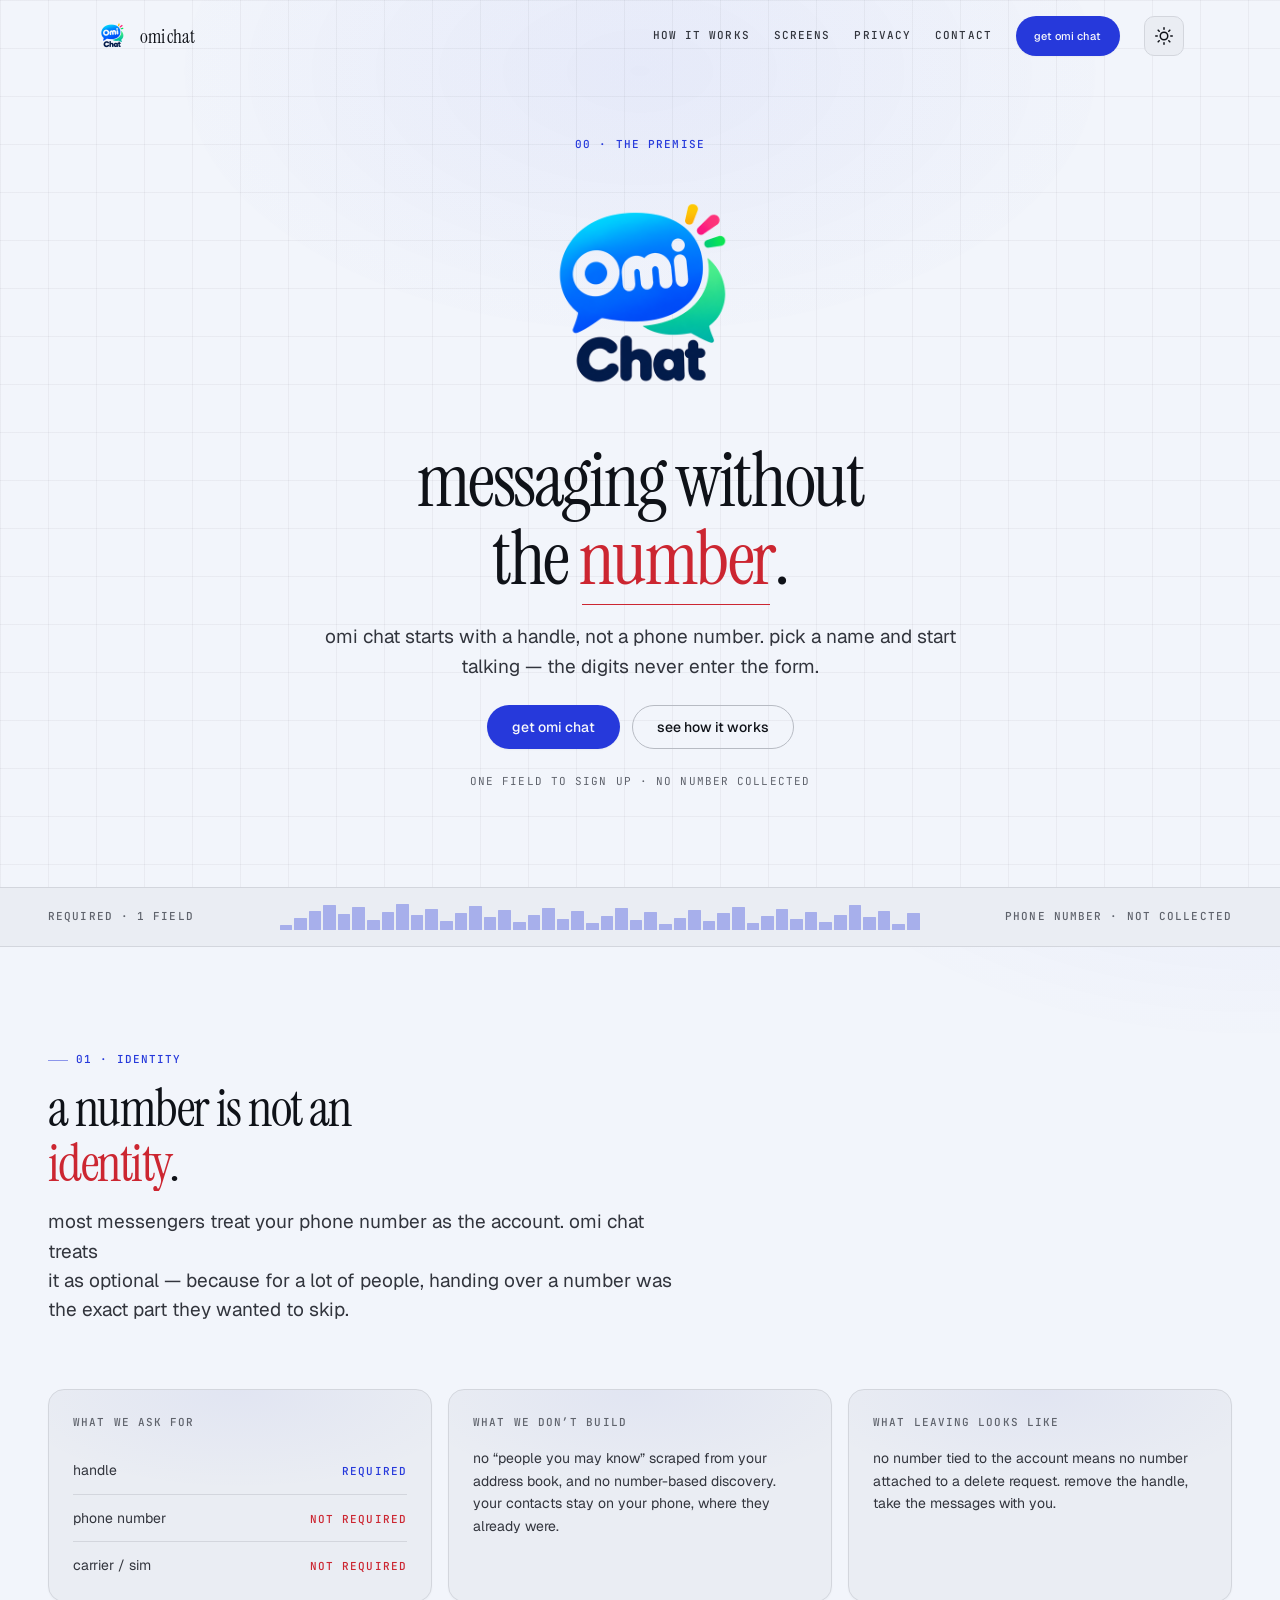
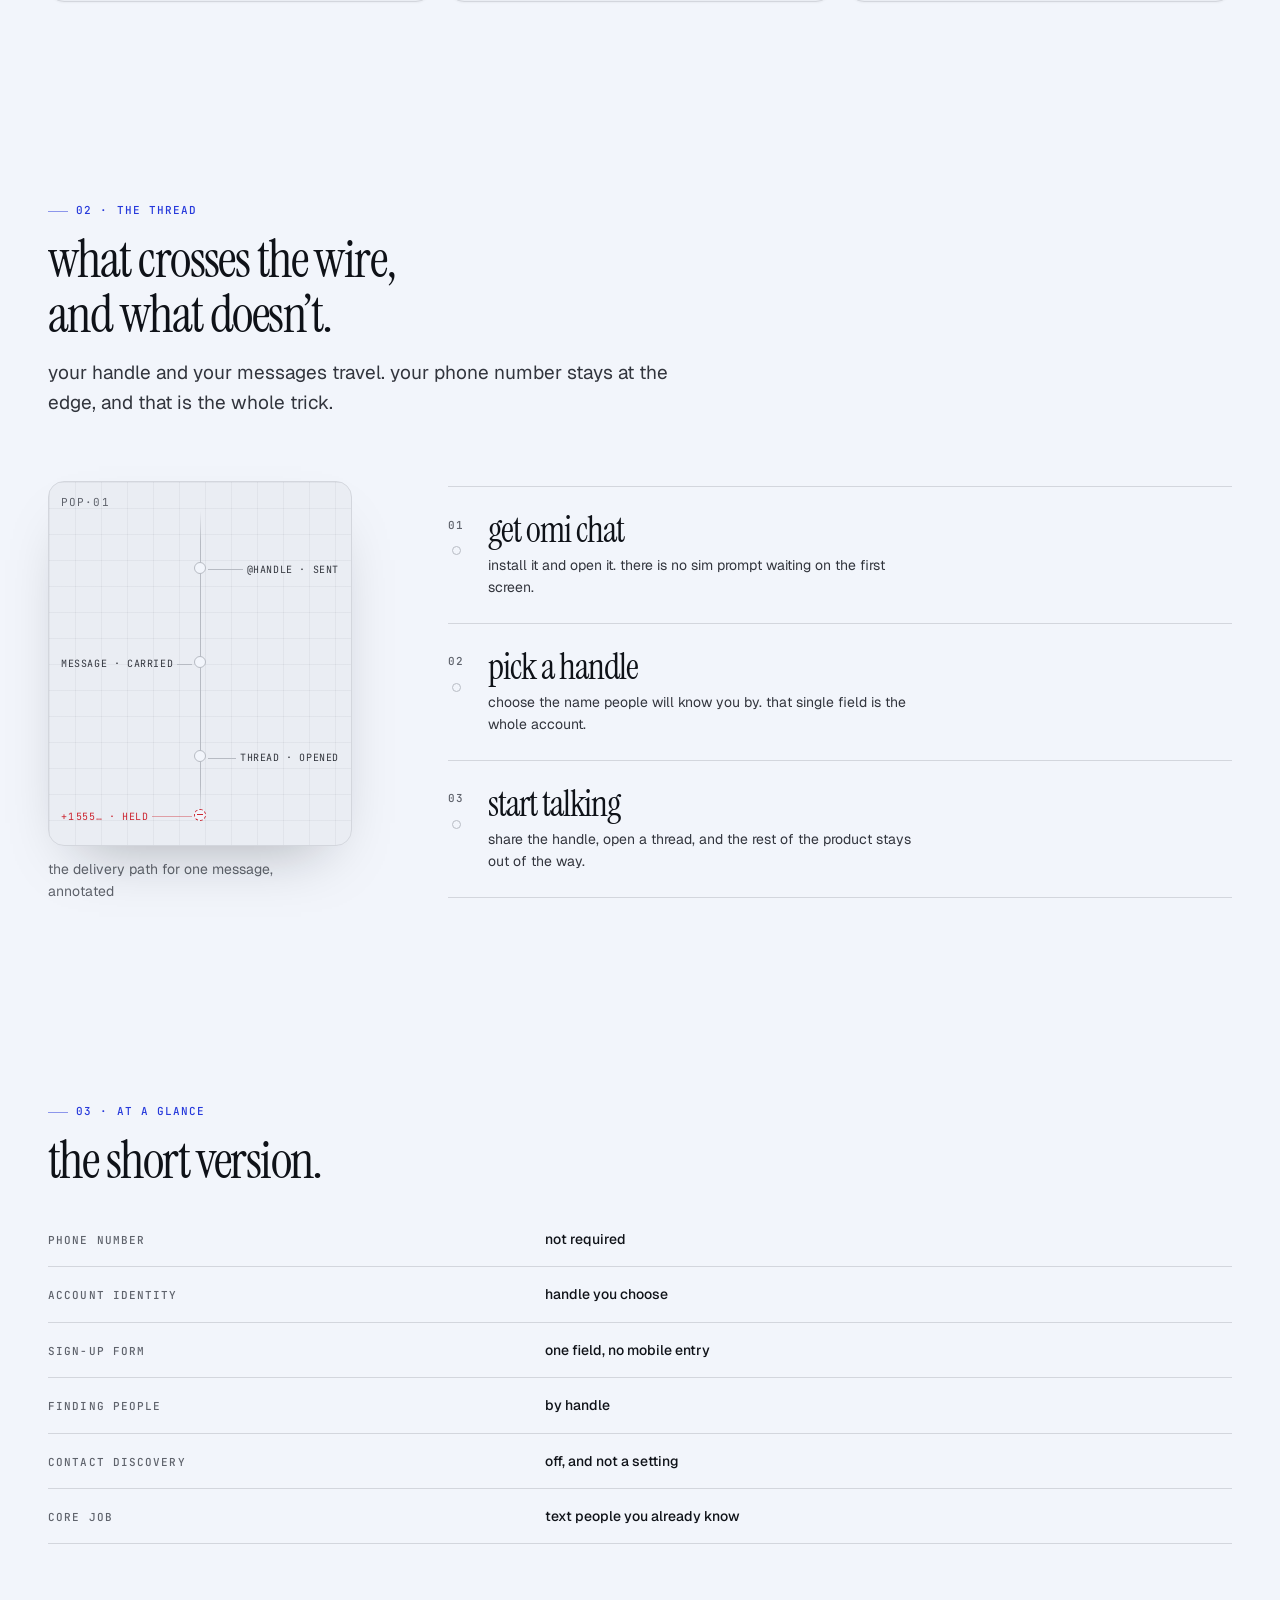
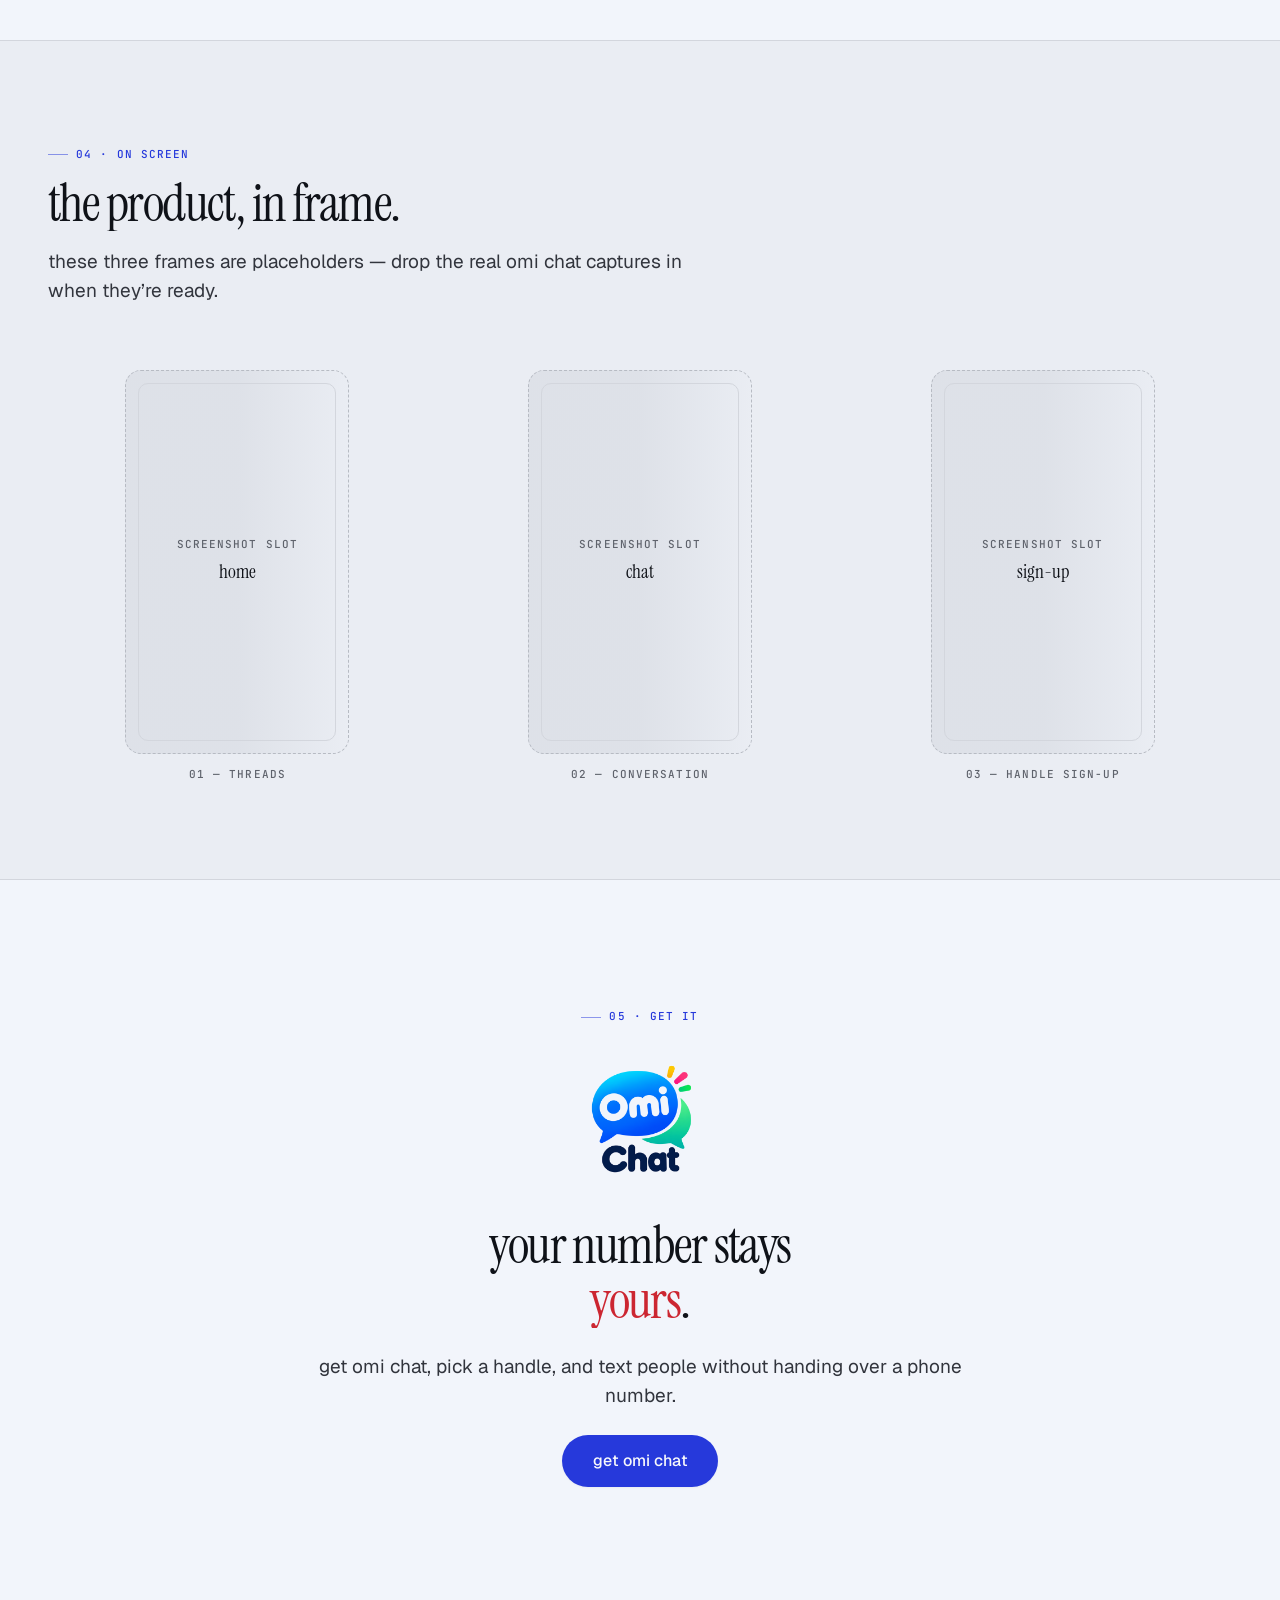
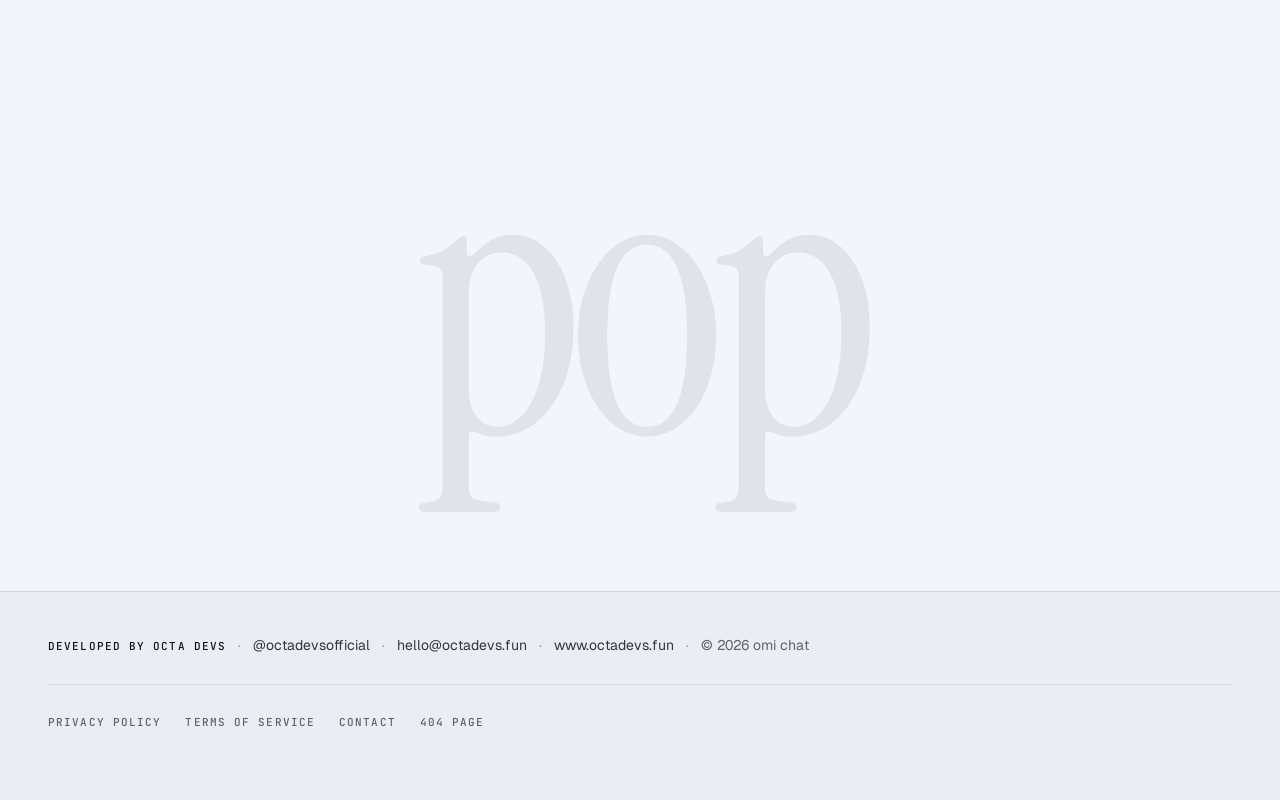
==== index.html @ 82b9970a "Rebrand to Omi Chat with new logo asset" ====
<!DOCTYPE html>
<html lang="en" class="no-js">
<head>
  <meta charset="UTF-8" />
  <meta name="viewport" content="width=device-width, initial-scale=1, viewport-fit=cover" />
  <title>Omi Chat — messaging without the number</title>
  <meta name="description" content="Omi Chat is messaging that starts with a handle, not a phone number. Pick a name. Start talking." />
  <meta name="theme-color" content="#f7f7f9" />
  <link rel="icon" type="image/svg+xml" href="data:image/svg+xml,%3Csvg xmlns='http://www.w3.org/2000/svg' viewBox='0 0 32 32'%3E%3Ccircle cx='16' cy='16' r='16' fill='%232D2D4A'/%3E%3Ctext x='50%25' y='55%25' dominant-baseline='middle' text-anchor='middle' font-family='system-ui, sans-serif' font-weight='700' font-size='15' fill='white'%3Eomi%3C/text%3E%3C/svg%3E" />
  <link rel="icon" type="image/png" href="omi-mark.png" sizes="32x32" />
  <link rel="apple-touch-icon" href="omi-mark.png" />
  <link rel="manifest" href="data:application/json,%7B%22name%22%3A%22Omi Chat%22%2C%22short_name%22%3A%22Omi Chat%22%2C%22icons%22%3A%5B%7B%22src%22%3A%22omi-mark.png%22%2C%22sizes%22%3A%22192x192%22%2C%22type%22%3A%22image/png%22%7D%5D%7D" />
  <link rel="preconnect" href="https://fonts.googleapis.com" />
  <link rel="preconnect" href="https://fonts.gstatic.com" crossorigin />
  <link href="https://fonts.googleapis.com/css2?family=Instrument+Serif:ital@0;1&family=Geist:wght@400;500;600&family=JetBrains+Mono:wght@400;500&display=swap" rel="stylesheet" />
  <link rel="stylesheet" href="styles.css" />
</head>
<body>
  <!-- Animated backgrounds -->
  <div class="bg-aurora" aria-hidden="true"></div>
  <div class="bg-orbs" aria-hidden="true"></div>
  <div class="bg-noise" aria-hidden="true"></div>

  <a class="skip-link" href="#main">Skip to content</a>

  <header class="nav" id="nav">
    <div class="nav__inner">
      <a class="nav__brand" href="index.html" aria-label="Omi Chat home">
        <img class="mark nav__mark" src="omi-mark.png" alt="" width="32" height="32" />
        <span class="wordmark">Omi Chat</span>
      </a>

      <nav class="nav__links" aria-label="Primary">
        <a class="nav__link" href="#how">how it works</a>
        <a class="nav__link" href="#screens">screens</a>
        <a class="nav__link" href="privacy.html">privacy</a>
        <a class="nav__link" href="contact.html">contact</a>
      </nav>

      <a class="btn btn--primary btn--sm" href="#get">get Omi Chat</a>

      <button class="btn btn--quiet btn--sm theme-toggle" id="themeToggle" type="button" aria-label="Switch to dark mode" title="Toggle theme">
        <svg class="theme-toggle__icon theme-toggle__icon--sun" width="18" height="18" viewBox="0 0 24 24" fill="none" stroke="currentColor" stroke-width="2" stroke-linecap="round" stroke-linejoin="round" aria-hidden="true"><circle cx="12" cy="12" r="5"/><path d="M12 1v2M12 21v2M4.22 4.22l1.42 1.42M18.36 18.36l1.42 1.42M1 12h2M21 12h2M4.22 19.78l1.42-1.42M18.36 5.64l1.42-1.42"/></svg>
        <svg class="theme-toggle__icon theme-toggle__icon--moon" width="18" height="18" viewBox="0 0 24 24" fill="none" stroke="currentColor" stroke-width="2" stroke-linecap="round" stroke-linejoin="round" aria-hidden="true"><path d="M21 12.79A9 9 0 1 1 11.21 3 7 7 0 0 0 21 12.79z"/></svg>
      </button>

      <button class="nav__toggle" id="navToggle" type="button" aria-expanded="false" aria-controls="sheet" aria-label="Open menu">
        <span class="nav__bars" aria-hidden="true"><i></i><i></i></span>
      </button>

      <span class="nav__progress" id="navProgress" aria-hidden="true"></span>
    </div>
  </header>

  <div class="sheet" id="sheet" hidden>
    <a class="sheet__link" href="#how">how it works</a>
    <a class="sheet__link" href="#screens">screens</a>
    <a class="sheet__link" href="privacy.html">privacy</a>
    <a class="sheet__link" href="terms.html">terms</a>
    <a class="sheet__link" href="contact.html">contact</a>
    <a class="btn btn--primary sheet__cta" href="#get">get Omi Chat</a>

    <button class="theme-toggle theme-toggle--sheet" id="themeToggleSheet" type="button" aria-label="Switch to dark mode" title="Toggle theme">
      <svg class="theme-toggle__icon theme-toggle__icon--sun" width="20" height="20" viewBox="0 0 24 24" fill="none" stroke="currentColor" stroke-width="2" stroke-linecap="round" stroke-linejoin="round" aria-hidden="true"><circle cx="12" cy="12" r="5"/><path d="M12 1v2M12 21v2M4.22 4.22l1.42 1.42M18.36 18.36l1.42 1.42M1 12h2M21 12h2M4.22 19.78l1.42-1.42M18.36 5.64l1.42-1.42"/></svg>
      <svg class="theme-toggle__icon theme-toggle__icon--moon" width="20" height="20" viewBox="0 0 24 24" fill="none" stroke="currentColor" stroke-width="2" stroke-linecap="round" stroke-linejoin="round" aria-hidden="true"><path d="M21 12.79A9 9 0 1 1 11.21 3 7 7 0 0 0 21 12.79z"/></svg>
      <span class="theme-toggle__label">Dark mode</span>
    </button>
  </div>

  <main id="main">
    <!-- Hero · centred brand mark -->
    <section class="hero">
      <div class="hero__inner reveal-parallax">
        <p class="eyebrow reveal-letters"><span class="letter">0</span><span class="letter">0</span> <span class="letter">·</span> <span class="letter">t</span><span class="letter">h</span><span class="letter">e</span> <span class="letter">p</span><span class="letter">r</span><span class="letter">e</span><span class="letter">m</span><span class="letter">i</span><span class="letter">s</span><span class="letter">e</span></p>

        <img class="mark hero__mark reveal-parallax float" src="omi-mark.png" alt="Omi Chat" width="320" height="320" />

        <h1 class="hero__title reveal-blur">messaging without the&nbsp;<em>number</em>.</h1>

        <p class="hero__lede reveal-parallax">
          Omi Chat starts with a handle, not a phone number. pick a name and
          start talking — the digits never enter the form.
        </p>

        <div class="hero__actions reveal-stack">
          <a class="btn btn--primary magnetic" href="#get">get Omi Chat</a>
          <a class="btn btn--quiet magnetic" href="#how">see how it works</a>
        </div>

        <p class="hero__note reveal-parallax">one field to sign up · no number collected</p>
      </div>
    </section>

    <!-- Meter strip -->
    <aside class="meter" aria-label="Account surface readout">
      <p class="meter__label">required · 1 field</p>
      <div class="meter__bars" aria-hidden="true">
        <span style="--h: 18%"></span><span style="--h: 44%"></span><span style="--h: 72%"></span>
        <span style="--h: 96%"></span><span style="--h: 60%"></span><span style="--h: 86%"></span>
        <span style="--h: 38%"></span><span style="--h: 68%"></span><span style="--h: 100%"></span>
        <span style="--h: 56%"></span><span style="--h: 80%"></span><span style="--h: 32%"></span>
        <span style="--h: 64%"></span><span style="--h: 92%"></span><span style="--h: 48%"></span>
        <span style="--h: 76%"></span><span style="--h: 28%"></span><span style="--h: 58%"></span>
        <span style="--h: 84%"></span><span style="--h: 42%"></span><span style="--h: 70%"></span>
        <span style="--h: 24%"></span><span style="--h: 52%"></span><span style="--h: 82%"></span>
        <span style="--h: 36%"></span><span style="--h: 66%"></span><span style="--h: 20%"></span>
        <span style="--h: 46%"></span><span style="--h: 74%"></span><span style="--h: 34%"></span>
        <span style="--h: 62%"></span><span style="--h: 88%"></span><span style="--h: 26%"></span>
        <span style="--h: 54%"></span><span style="--h: 78%"></span><span style="--h: 40%"></span>
        <span style="--h: 68%"></span><span style="--h: 30%"></span><span style="--h: 58%"></span>
        <span style="--h: 94%"></span><span style="--h: 50%"></span><span style="--h: 72%"></span>
        <span style="--h: 22%"></span><span style="--h: 64%"></span>
      </div>
      <p class="meter__label">phone number · not collected</p>
    </aside>

    <!-- 01 · identity · cards -->
    <section class="identity reveal-slide-left" id="identity">
      <div class="identity__inner reveal-group">
        <div class="section__head">
          <p class="eyebrow">01 · identity</p>
          <h2 class="section__title reveal-lines"><span class="line">a number is not an</span> <span class="line"><em>identity</em>.</span></h2>
          <p class="section__lede reveal-lines"><span class="line">most messengers treat your phone number as the account. Omi Chat treats</span> <span class="line">it as optional — because for a lot of people, handing over a number was</span> <span class="line">the exact part they wanted to skip.</span></p>
        </div>

        <div class="cards reveal-group">
          <article class="card reveal-scale card-3d" style="--i: 0">
            <p class="card__label">what we ask for</p>
            <ul class="kv">
              <li><span>handle</span><span class="kv__val">required</span></li>
              <li><span>phone number</span><span class="kv__val kv__val--off">not required</span></li>
              <li><span>carrier / sim</span><span class="kv__val kv__val--off">not required</span></li>
            </ul>
          </article>

          <article class="card reveal-scale card-3d" style="--i: 1">
            <p class="card__label">what we don&rsquo;t build</p>
            <p class="card__body">
              no &ldquo;people you may know&rdquo; scraped from your address book, and
              no number-based discovery. your contacts stay on your phone, where
              they already were.
            </p>
          </article>

          <article class="card reveal-scale card-3d" style="--i: 2">
            <p class="card__label">what leaving looks like</p>
            <p class="card__body">
              no number tied to the account means no number attached to a delete
              request. remove the handle, take the messages with you.
            </p>
          </article>
        </div>
      </div>
    </section>

    <!-- 02 · thread apparatus + stages -->
    <section class="thread reveal-slide-left" id="how">
      <div class="thread__inner reveal-group">
        <div class="section__head">
          <p class="eyebrow">02 · the thread</p>
          <h2 class="section__title reveal-lines"><span class="line">what crosses the wire,</span> <span class="line">and what doesn&rsquo;t.</span></h2>
          <p class="section__lede reveal-lines"><span class="line">your handle and your messages travel. your phone number stays at the</span> <span class="line">edge, and that is the whole trick.</span></p>
        </div>

        <div class="thread__layout reveal-group">
          <figure class="apparatus reveal-scale" id="apparatus">
            <div class="thread-frame pulse-glow">
              <span class="thread-frame__spine" aria-hidden="true"></span>
              <span class="pulse" aria-hidden="true"></span>
              <span class="pulse--rest" aria-hidden="true"></span>

              <span class="node node--a" aria-hidden="true"></span>
              <span class="node node--b" aria-hidden="true"></span>
              <span class="node node--c" aria-hidden="true"></span>
              <span class="node node--blocked" aria-hidden="true"><span class="node__bar"></span></span>

              <ul class="callouts" role="list">
                <li class="callout callout--right" style="--y: 22%"><span class="callout__text">@handle &middot; sent</span><span class="callout__line" aria-hidden="true"></span></li>
                <li class="callout callout--left" style="--y: 48%"><span class="callout__text">message &middot; carried</span><span class="callout__line" aria-hidden="true"></span></li>
                <li class="callout callout--right" style="--y: 74%"><span class="callout__text">thread &middot; opened</span><span class="callout__line" aria-hidden="true"></span></li>
                <li class="callout callout--left callout--hold" style="--y: 90%"><span class="callout__text">+1&hairsp;555&hellip; &middot; held</span><span class="callout__line" aria-hidden="true"></span></li>
              </ul>

              <span class="thread-frame__stencil" aria-hidden="true">pop&middot;01</span>
            </div>
            <figcaption class="apparatus__cap">
              the delivery path for one message, annotated
            </figcaption>
          </figure>

          <ol class="stage-list reveal-group" id="stageList">
            <li class="stage" data-stage>
              <div class="stage__rail">
                <span class="stage__num">01</span>
                <span class="stage__mark" aria-hidden="true"></span>
              </div>
              <div class="stage__body">
                <h3 class="stage__title">get Omi Chat</h3>
                <p class="stage__text">
                  install it and open it. there is no sim prompt waiting on the
                  first screen.
                </p>
              </div>
            </li>
            <li class="stage" data-stage>
              <div class="stage__rail">
                <span class="stage__num">02</span>
                <span class="stage__mark" aria-hidden="true"></span>
              </div>
              <div class="stage__body">
                <h3 class="stage__title">pick a handle</h3>
                <p class="stage__text">
                  choose the name people will know you by. that single field is the
                  whole account.
                </p>
              </div>
            </li>
            <li class="stage" data-stage>
              <div class="stage__rail">
                <span class="stage__num">03</span>
                <span class="stage__mark" aria-hidden="true"></span>
              </div>
              <div class="stage__body">
                <h3 class="stage__title">start talking</h3>
                <p class="stage__text">
                  share the handle, open a thread, and the rest of the product stays
                  out of the way.
                </p>
              </div>
            </li>
          </ol>
        </div>
      </div>
    </section>

    <!-- 03 · at a glance -->
    <section class="glance reveal-slide-right" id="glance">
      <div class="glance__inner reveal-group">
        <div class="section__head">
          <p class="eyebrow">03 · at a glance</p>
          <h2 class="section__title reveal-lines"><span class="line">the short version.</span></h2>
        </div>

        <table class="spec reveal-scale">
          <caption class="visually-hidden">Omi Chat at a glance</caption>
          <tbody>
            <tr><th scope="row">phone number</th><td>not required</td></tr>
            <tr><th scope="row">account identity</th><td>handle you choose</td></tr>
            <tr><th scope="row">sign-up form</th><td>one field, no mobile entry</td></tr>
            <tr><th scope="row">finding people</th><td>by handle</td></tr>
            <tr><th scope="row">contact discovery</th><td>off, and not a setting</td></tr>
            <tr><th scope="row">core job</th><td>text people you already know</td></tr>
          </tbody>
        </table>
      </div>
    </section>

    <!-- 04 · screenshot slots -->
    <section class="shots reveal-slide-left" id="screens">
      <div class="shots__inner reveal-group">
        <div class="section__head shots__head">
          <p class="eyebrow">04 · on screen</p>
          <h2 class="section__title reveal-lines"><span class="line">the product, in frame.</span></h2>
          <p class="section__lede reveal-lines"><span class="line">these three frames are placeholders — drop the real Omi Chat captures in</span> <span class="line">when they&rsquo;re ready.</span></p>
        </div>

        <div class="shots__grid reveal-group">
          <figure class="shot reveal-rotate" style="--i: 0">
            <div class="shot__frame shimmer">
              <span class="shot__hint">screenshot slot</span>
              <span class="shot__hint-sub">home</span>
            </div>
            <figcaption class="shot__cap">01 — threads</figcaption>
          </figure>
          <figure class="shot reveal-rotate" style="--i: 1">
            <div class="shot__frame shimmer">
              <span class="shot__hint">screenshot slot</span>
              <span class="shot__hint-sub">chat</span>
            </div>
            <figcaption class="shot__cap">02 — conversation</figcaption>
          </figure>
          <figure class="shot reveal-rotate" style="--i: 2">
            <div class="shot__frame shimmer">
              <span class="shot__hint">screenshot slot</span>
              <span class="shot__hint-sub">sign-up</span>
            </div>
            <figcaption class="shot__cap">03 — handle sign-up</figcaption>
          </figure>
        </div>
      </div>
    </section>

    <!-- 05 · close -->
    <section class="close reveal-parallax" id="get">
      <div class="close__inner reveal-group">
        <p class="eyebrow">05 · get it</p>
        <img class="mark close__mark reveal-scale float-slow" src="omi-mark.png" alt="Omi Chat" width="224" height="224" />
        <h2 class="close__title reveal-lines"><span class="line">your number stays</span> <span class="line"><em>yours</em>.</span></h2>
        <p class="close__lede reveal-lines"><span class="line">get Omi Chat, pick a handle, and text people without handing over a phone</span> <span class="line">number.</span></p>
        <div class="hero__actions reveal-scale">
          <a class="btn btn--primary btn--lg magnetic" href="https://www.octadevs.fun" rel="noopener noreferrer">get Omi Chat</a>
        </div>
      </div>
    </section>

  <!-- Big POP brand mark -->
  <div class="brand-mark" aria-hidden="true">
    <span class="brand-mark__text">pop</span>
  </div>

  </main>

  <footer class="foot">
    <div class="foot__inner">
      <p class="foot__line">
        <span class="foot__dev">developed by octa devs</span>
        <span class="foot__sep" aria-hidden="true">&middot;</span>
        <a class="foot__link" href="https://instagram.com/octadevsofficial" rel="noopener noreferrer">@octadevsofficial</a>
        <span class="foot__sep" aria-hidden="true">&middot;</span>
        <a class="foot__link" href="mailto:hello@octadevs.fun">hello@octadevs.fun</a>
        <span class="foot__sep" aria-hidden="true">&middot;</span>
        <a class="foot__link" href="https://www.octadevs.fun" rel="noopener noreferrer">www.octadevs.fun</a>
        <span class="foot__sep" aria-hidden="true">&middot;</span>
        <span>&copy; 2026 Omi Chat</span>
      </p>

      <nav class="foot__legal" aria-label="Legal">
        <a href="privacy.html">privacy policy</a>
        <a href="terms.html">terms of service</a>
        <a href="contact.html">contact</a>
        <a href="404.html">404 page</a>
      </nav>
    </div>
  </footer>

  <script src="main.js"></script>
</body>
</html>
---- styles.css ----
/* Hallmark · pre-emit critique: P5 H5 E4 S5 R5 V5
 * Hallmark · genre: atmospheric · macrostructure: Marquee Hero (centred-logo variant)
 * theme: Lumen · drop: day (Day Foundry — cool bone canvas, deep indigo refracts)
 * enrichment: apparatus · thread indicator (hand-built CSS, one per page) + centred brand mark
 * nav: N5 Floating pill → replaced by edge bar w/ link row (subpages require real links)
 * footer: Ft4 Inline single line + legal link row
 * Day Foundry physics: NO perpetual motion. apparatus reveals once, then rests.
 */

/* ═══ Tokens · Lumen Day Foundry ═══════════════════════════ */
/* Light theme (default) */
:root,
[data-theme="light"] {
  --color-paper:        oklch(97% 0.008 265);
  --color-paper-2:      oklch(94.5% 0.009 265);
  --color-paper-3:      oklch(91% 0.010 265);
  --color-rule:         oklch(87.5% 0.010 265);
  --color-rule-2:       oklch(79% 0.012 265);
  --color-ink:          oklch(18% 0.014 265);
  --color-ink-2:        oklch(33% 0.014 265);
  --color-muted:        oklch(50% 0.014 265);
  --color-accent:       oklch(46% 0.24 268);
  --color-accent-2:     oklch(55% 0.20 24);
  --color-accent-ink:   oklch(98% 0.004 265);
  --color-glow:         oklch(58% 0.22 268 / 0.28);
  --color-glow-2:       oklch(58% 0.22 268 / 0.12);
  --color-paper-emit:   oklch(46% 0.24 268 / 0.03);
  --color-emit-card:    oklch(46% 0.24 268 / 0.045);
  --color-emit-card-hi: oklch(46% 0.24 268 / 0.10);
  --color-sheen:        oklch(100% 0 0 / 0.55);
  --rule-blueprint:     oklch(18% 0.014 265 / 0.045);
  --color-focus:        oklch(46% 0.24 268);

  /* Semantic aliases for easier theming */
  --bg-primary:   var(--color-paper);
  --bg-secondary: var(--color-paper-2);
  --bg-tertiary:  var(--color-paper-3);
  --border-subtle: var(--color-rule);
  --border-strong: var(--color-rule-2);
  --text-primary: var(--color-ink);
  --text-secondary: var(--color-ink-2);
  --text-muted: var(--color-muted);
  --accent-primary: var(--color-accent);
  --accent-secondary: var(--color-accent-2);
}

/* Dark theme */
[data-theme="dark"] {
  --color-paper:        oklch(12% 0.008 265);
  --color-paper-2:      oklch(15% 0.009 265);
  --color-paper-3:      oklch(18% 0.010 265);
  --color-rule:         oklch(25% 0.010 265);
  --color-rule-2:       oklch(35% 0.012 265);
  --color-ink:          oklch(95% 0.004 265);
  --color-ink-2:        oklch(80% 0.010 265);
  --color-muted:        oklch(55% 0.014 265);
  --color-accent:       oklch(65% 0.22 268);
  --color-accent-2:     oklch(70% 0.18 24);
  --color-accent-ink:   oklch(12% 0.008 265);
  --color-glow:         oklch(65% 0.22 268 / 0.35);
  --color-glow-2:       oklch(65% 0.22 268 / 0.15);
  --color-paper-emit:   oklch(65% 0.22 268 / 0.05);
  --color-emit-card:    oklch(65% 0.22 268 / 0.07);
  --color-emit-card-hi: oklch(65% 0.22 268 / 0.14);
  --color-sheen:        oklch(100% 0 0 / 0.15);
  --rule-blueprint:     oklch(95% 0.004 265 / 0.04);
  --color-focus:        oklch(65% 0.22 268);

  --bg-primary:   var(--color-paper);
  --bg-secondary: var(--color-paper-2);
  --bg-tertiary:  var(--color-paper-3);
  --border-subtle: var(--color-rule);
  --border-strong: var(--color-rule-2);
  --text-primary: var(--color-ink);
  --text-secondary: var(--color-ink-2);
  --text-muted: var(--color-muted);
  --accent-primary: var(--color-accent);
  --accent-secondary: var(--color-accent-2);
}

/* Theme transition */
*,
*::before,
*::after {
  transition:
    background-color var(--dur-mid) var(--ease-out),
    border-color var(--dur-mid) var(--ease-out),
    color var(--dur-mid) var(--ease-out),
    box-shadow var(--dur-mid) var(--ease-out);
}

/* Disable transitions during theme switch to prevent flash */
[data-theme-transitioning] *,
[data-theme-transitioning] *::before,
[data-theme-transitioning] *::after {
  transition-duration: 0ms !important;
}

/* ═══ Shared tokens (not theme-specific) ════════════════════════ */
:root {
  --font-display: "Instrument Serif", "Tiempos Headline", ui-serif, Georgia, serif;
  --font-body:    "Geist", ui-sans-serif, system-ui, sans-serif;
  --font-mono:    "JetBrains Mono", ui-monospace, monospace;

  --text-xs:   0.6875rem;
  --text-sm:   0.875rem;
  --text-base: 1rem;
  --text-md:   1.1875rem;
  --text-lg:   1.5rem;
  --text-xl:   1.9375rem;
  --text-display: clamp(2.5rem, 5.4vw + 0.5rem, 4.75rem);
  --text-title:   clamp(2rem, 3.6vw + 0.4rem, 3.25rem);
  --text-sub:     clamp(1.5rem, 2.4vw + 0.3rem, 2.25rem);

  --space-3xs: 0.125rem;
  --space-2xs: 0.25rem;
  --space-xs:  0.5rem;
  --space-sm:  0.75rem;
  --space-md:  1rem;
  --space-lg:  1.5rem;
  --space-xl:  2.5rem;
  --space-2xl: 4rem;
  --space-3xl: 6rem;
  --space-4xl: 8rem;

  --page-max: 74rem;
  --page-gutter: clamp(1.25rem, 4.5vw, 3rem);
  --banner-height: 4.5rem;
  --radius-card: 16px;
  --radius-btn: 999px;
  --tracking-micro: 0.10em;

  --ease-out:    cubic-bezier(0.16, 1, 0.3, 1);
  --ease-soft:   cubic-bezier(0.32, 0.08, 0.24, 1);
  --dur-micro:   120ms;
  --dur-short:   220ms;
  --dur-mid:     420ms;
  --dur-long:    680ms;

  --z-base: 1;
  --z-raised: 10;
  --z-sheet: 200;
  --z-nav: 300;
  --z-skip: 500;

  --shadow-card: 0 1px 2px oklch(18% 0.014 265 / 0.04);
  --shadow-lift: 0 18px 40px -24px oklch(18% 0.014 265 / 0.28);
  --shadow-pop:  0 28px 60px -30px oklch(18% 0.014 265 / 0.34);
}

/* ═══ Base · two registers: lowercase prose, UPPERCASE mono labels ═══ */
*, *::before, *::after { box-sizing: border-box; }

html {
  overflow-x: clip;
  scroll-behavior: smooth;
  scroll-padding-top: calc(var(--banner-height) + var(--space-lg));
  -webkit-text-size-adjust: 100%;
}

body {
  margin: 0;
  overflow-x: clip;
  background: var(--color-paper);
  color: var(--color-ink-2);
  font-family: var(--font-body);
  font-weight: 400;
  font-size: var(--text-base);
  line-height: 1.6;
  text-transform: lowercase;
  font-variant-numeric: tabular-nums;
  -webkit-font-smoothing: antialiased;
}

img { display: block; max-width: 100%; height: auto; }
a { color: inherit; text-decoration: none; }
button { font: inherit; color: inherit; background: none; border: 0; cursor: pointer; }
h1, h2, h3, h4, p, ul, ol, dl, dd, figure, table { margin: 0; }
ul, ol { padding: 0; list-style: none; }
table { border-collapse: collapse; width: 100%; }
em { font-style: normal; }
strong { font-weight: 600; color: var(--color-ink); }

:focus-visible { outline: 2px solid var(--color-focus); outline-offset: 3px; border-radius: 3px; }

.skip-link {
  position: absolute;
  left: var(--space-md);
  top: -120px;
  z-index: var(--z-skip);
  display: inline-flex;
  align-items: center;
  min-height: 40px;
  padding: var(--space-xs) var(--space-md);
  background: var(--color-accent);
  color: var(--color-accent-ink);
  font-family: var(--font-mono);
  font-size: var(--text-xs);
  letter-spacing: var(--tracking-micro);
  text-transform: uppercase;
  border-radius: var(--radius-btn);
}
.skip-link:focus { top: var(--space-md); }

.visually-hidden {
  position: absolute;
  width: 1px;
  height: 1px;
  margin: -1px;
  padding: 0;
  overflow: hidden;
  clip: rect(0 0 0 0);
  clip-path: inset(50%);
  white-space: nowrap;
  border: 0;
}

/* ═══ Registers ════════════════════════════════════════════ */
.eyebrow,
.meter__label,
.card__label,
.stage__num,
.shot__hint,
.shot__cap,
.nav__link,
.foot__dev,
.foot__legal a,
.kv__val {
  font-family: var(--font-mono);
  font-size: var(--text-xs);
  font-weight: 500;
  letter-spacing: var(--tracking-micro);
  text-transform: uppercase;
}

.eyebrow {
  display: inline-flex;
  align-items: center;
  gap: var(--space-xs);
  color: var(--color-accent);
}
.eyebrow::before {
  content: "";
  width: 1.25rem;
  height: 1px;
  background: currentColor;
  opacity: 0.5;
}

.wordmark {
  font-family: var(--font-display);
  font-size: var(--text-md);
  letter-spacing: -0.01em;
  color: var(--color-ink);
  line-height: 1;
}

/* The logo is a transparent PNG, so no blend mode is needed to drop it into
   the canvas. mix-blend-mode was previously required because the mark was a
   JPG carrying a near-white ground. */
.mark { display: block; }
.nav__mark { width: 2rem; height: 2rem; object-fit: contain; }

/* Dark mode: the mark is a saturated blue, which reads a little dim against
   the near-black canvas, so lift it slightly rather than inverting it. */
[data-theme="dark"] .mark {
  filter: brightness(1.18) saturate(1.05);
}

/* ═══ Buttons ══════════════════════════════════════════════ */
.btn {
  display: inline-flex;
  align-items: center;
  justify-content: center;
  gap: var(--space-xs);
  min-height: 44px;
  padding: 0.7rem 1.5rem;
  border: 1px solid transparent;
  border-radius: var(--radius-btn);
  font-family: var(--font-body);
  font-size: var(--text-sm);
  font-weight: 500;
  line-height: 1;
  white-space: nowrap;
  cursor: pointer;
  transition:
    background-color var(--dur-short) var(--ease-soft),
    border-color var(--dur-short) var(--ease-soft),
    color var(--dur-short) var(--ease-soft),
    box-shadow var(--dur-short) var(--ease-soft),
    transform var(--dur-micro) var(--ease-soft);
}
.btn--primary {
  background: var(--color-accent);
  color: var(--color-accent-ink);
  box-shadow: var(--shadow-card);
}
.btn--primary:hover,
.btn--primary:focus-visible {
  background: oklch(41% 0.24 268);
  box-shadow: 0 0 0 4px var(--color-glow-2);
}
.btn--primary:active { transform: translateY(1px); }

.btn--quiet {
  background: transparent;
  color: var(--color-ink);
  border-color: var(--color-rule-2);
}
.btn--quiet:hover,
.btn--quiet:focus-visible {
  border-color: var(--color-ink);
  background: oklch(100% 0 0 / 0.7);
}
.btn--quiet:active { transform: translateY(1px); }

.btn--sm { min-height: 40px; padding: 0.5rem 1.1rem; font-size: var(--text-xs); }
.btn--lg { min-height: 52px; padding: 0.9rem 1.85rem; font-size: var(--text-base); }

.btn:disabled,
.btn[aria-disabled="true"] {
  opacity: 0.45;
  cursor: not-allowed;
  box-shadow: none;
  transform: none;
}

/* ═══ Theme Toggle ═════════════════════════════════════════ */
.theme-toggle {
  display: inline-grid;
  place-items: center;
  width: 40px;
  height: 40px;
  border: 1px solid var(--border-subtle);
  border-radius: 10px;
  color: var(--text-primary);
  background: var(--bg-secondary);
  transition:
    border-color var(--dur-short) var(--ease-out),
    background-color var(--dur-short) var(--ease-out),
    transform var(--dur-micro) var(--ease-out);
}
.theme-toggle:hover {
  border-color: var(--border-strong);
  background: var(--bg-tertiary);
}
.theme-toggle:active {
  transform: scale(0.95);
}
.theme-toggle__icon {
  position: absolute;
  transition:
    opacity var(--dur-short) var(--ease-out),
    transform var(--dur-short) var(--ease-out);
}
.theme-toggle__icon--sun {
  opacity: 1;
  transform: rotate(0deg) scale(1);
}
.theme-toggle__icon--moon {
  opacity: 0;
  transform: rotate(-90deg) scale(0.8);
}
[data-theme="dark"] .theme-toggle__icon--sun {
  opacity: 0;
  transform: rotate(90deg) scale(0.8);
}
[data-theme="dark"] .theme-toggle__icon--moon {
  opacity: 1;
  transform: rotate(0deg) scale(1);
}
.theme-toggle:focus-visible {
  outline: 2px solid var(--color-focus);
  outline-offset: 2px;
}

/* Sheet (mobile) theme toggle variant */
.theme-toggle--sheet {
  display: inline-flex;
  align-items: center;
  justify-content: center;
  gap: var(--space-sm);
  width: 100%;
  height: 48px;
  margin-top: var(--space-md);
  padding: 0 var(--space-md);
  border: 1px solid var(--border-subtle);
  border-radius: var(--radius-btn);
  color: var(--text-primary);
  background: var(--bg-secondary);
  font-family: var(--font-mono);
  font-size: var(--text-xs);
  font-weight: 500;
  letter-spacing: var(--tracking-micro);
  text-transform: uppercase;
  transition:
    border-color var(--dur-short) var(--ease-out),
    background-color var(--dur-short) var(--ease-out);
}
.theme-toggle--sheet:hover {
  border-color: var(--border-strong);
  background: var(--bg-tertiary);
}
.theme-toggle--sheet:focus-visible {
  outline: 2px solid var(--color-focus);
  outline-offset: 2px;
}
.theme-toggle--sheet .theme-toggle__icon {
  position: static;
  transform: none !important;
  opacity: 1 !important;
}
[data-theme="dark"] .theme-toggle--sheet .theme-toggle__icon--sun {
  display: none;
}
[data-theme="light"] .theme-toggle--sheet .theme-toggle__icon--moon {
  display: none;
}

/* ═══ Loader / Skeleton Screen ══════════════════════════════ */
.loader {
  position: fixed;
  inset: 0;
  z-index: 1000;
  background: var(--bg-primary);
  display: grid;
  place-items: center;
  transition:
    opacity var(--dur-long) var(--ease-out),
    visibility var(--dur-long) var(--ease-out);
}
.loader.is-hidden {
  opacity: 0;
  visibility: hidden;
  pointer-events: none;
}
.loader__inner {
  display: grid;
  gap: var(--space-lg);
  justify-items: center;
  text-align: center;
}
.loader__mark {
  width: 80px;
  height: 80px;
  background:
    radial-gradient(60% 60% at 50% 0%, var(--color-emit-card) 0%, transparent 70%),
    var(--bg-secondary);
  border: 1px solid var(--border-subtle);
  border-radius: 16px;
  animation: loader-pulse 1.6s var(--ease-soft) infinite;
}
@keyframes loader-pulse {
  0%, 100% { box-shadow: 0 0 0 0 var(--color-glow-2); }
  50% { box-shadow: 0 0 0 12px var(--color-glow-2); }
}
.loader__text {
  display: grid;
  gap: var(--space-2xs);
  width: 100%;
  max-width: 160px;
}
.loader__bar {
  height: 8px;
  border-radius: 4px;
  background: linear-gradient(90deg, var(--bg-tertiary) 25%, var(--bg-secondary) 50%, var(--bg-tertiary) 75%);
  background-size: 200% 100%;
  animation: loader-shimmer 1.4s var(--ease-out) infinite;
}
.loader__bar:nth-child(2) { width: 70%; animation-delay: 0.1s; }
.loader__bar:nth-child(3) { width: 45%; animation-delay: 0.2s; }
@keyframes loader-shimmer {
  0% { background-position: 200% 0; }
  100% { background-position: -200% 0; }
}

/* Skeleton loaders for content */
.skeleton {
  background: linear-gradient(90deg, var(--bg-tertiary) 25%, var(--bg-secondary) 50%, var(--bg-tertiary) 75%);
  background-size: 200% 100%;
  animation: loader-shimmer 1.4s var(--ease-out) infinite;
  border-radius: 4px;
}
.skeleton--text {
  height: 1em;
  width: 100%;
}
.skeleton--title {
  height: 2.5rem;
  width: 60%;
  max-width: 300px;
  border-radius: 2px;
}
.skeleton--card {
  aspect-ratio: 9/16;
  border-radius: var(--radius-card);
}
.skeleton--circle {
  width: 48px;
  height: 48px;
  border-radius: 50%;
}
.skeleton--btn {
  width: 140px;
  height: 44px;
  border-radius: var(--radius-btn);
}

/* ═══ Nav · edge bar with link row ═════════════════════════ */
.nav {
  position: fixed;
  inset: 0 0 auto;
  z-index: var(--z-nav);
  background: transparent;
  border-bottom: 1px solid transparent;
  transition:
    background-color var(--dur-short) var(--ease-out),
    border-color var(--dur-short) var(--ease-out),
    box-shadow var(--dur-short) var(--ease-out);
}
.nav.is-scrolled {
  background: var(--color-paper);
  border-bottom-color: var(--color-rule);
  box-shadow: 0 1px 0 oklch(18% 0.014 265 / 0.02);
}
.nav__inner {
  position: relative;
  max-width: var(--page-max);
  margin: 0 auto;
  padding-inline: var(--page-gutter);
  min-height: var(--banner-height);
  display: flex;
  align-items: center;
  gap: var(--space-lg);
}
.nav__brand {
  display: inline-flex;
  align-items: center;
  gap: var(--space-sm);
  margin-right: auto;
  min-width: 0;
  padding-block: var(--space-xs);
}
.nav__links {
  display: none;
  align-items: center;
  gap: var(--space-lg);
}
.nav__link {
  position: relative;
  color: var(--color-ink-2);
  padding-block: 0.35rem;
  transition: color var(--dur-short) var(--ease-out);
}
.nav__link::after {
  content: "";
  position: absolute;
  left: 0;
  right: 0;
  bottom: 0;
  height: 1px;
  background: currentColor;
  transform: scaleX(0);
  transform-origin: left;
  transition: transform var(--dur-mid) var(--ease-soft);
}
.nav__link:hover,
.nav__link:focus-visible { color: var(--color-ink); }
.nav__link:hover::after,
.nav__link:focus-visible::after { transform: scaleX(1); }
.nav__link[aria-current="page"] { color: var(--color-ink); }
.nav__link[aria-current="page"]::after { transform: scaleX(1); }

.nav__toggle {
  display: inline-grid;
  place-items: center;
  width: 40px;
  height: 40px;
  margin-right: calc(var(--space-2xs) * -1);
  border: 1px solid var(--color-rule);
  border-radius: 10px;
  color: var(--color-ink);
  transition: border-color var(--dur-short) var(--ease-out), background-color var(--dur-short) var(--ease-out);
}
.nav__toggle:hover { border-color: var(--color-rule-2); background: oklch(100% 0 0 / 0.7); }
.nav__bars { display: grid; gap: 5px; width: 17px; }
.nav__bars i {
  display: block;
  height: 1.5px;
  background: currentColor;
  border-radius: 1px;
  transition: transform var(--dur-short) var(--ease-soft), opacity var(--dur-short) var(--ease-soft);
}
.nav__toggle[aria-expanded="true"] .nav__bars i:first-child { transform: translateY(3.25px) rotate(45deg); }
.nav__toggle[aria-expanded="true"] .nav__bars i:last-child { transform: translateY(-3.25px) rotate(-45deg); }

/* Scroll progress hairline */
.nav__progress {
  position: absolute;
  left: 0;
  right: 0;
  bottom: -1px;
  height: 1.5px;
  background: var(--color-accent);
  transform: scaleX(var(--progress, 0));
  transform-origin: left;
  opacity: 0.85;
}

/* Mobile sheet */
.sheet {
  position: fixed;
  inset: var(--banner-height) 0 auto;
  z-index: var(--z-sheet);
  background: var(--color-paper);
  border-bottom: 1px solid var(--color-rule);
  box-shadow: var(--shadow-pop);
  padding: var(--space-md) var(--page-gutter) var(--space-lg);
  display: grid;
  gap: var(--space-2xs);
  opacity: 0;
  transform: translateY(-8px);
  transition:
    opacity var(--dur-mid) var(--ease-soft),
    transform var(--dur-mid) var(--ease-soft),
    visibility 0s linear var(--dur-mid);
  visibility: hidden;
}
.sheet.is-open {
  opacity: 1;
  transform: none;
  visibility: visible;
  transition:
    opacity var(--dur-mid) var(--ease-soft),
    transform var(--dur-mid) var(--ease-soft),
    visibility 0s linear 0s;
}
.sheet__link {
  display: flex;
  align-items: center;
  justify-content: space-between;
  gap: var(--space-md);
  padding: var(--space-md) 0;
  border-bottom: 1px solid var(--color-rule);
  font-family: var(--font-display);
  font-size: var(--text-lg);
  color: var(--color-ink);
  letter-spacing: -0.015em;
}
.sheet__link::after {
  content: "→";
  font-family: var(--font-body);
  font-size: var(--text-sm);
  color: var(--color-accent);
  opacity: 0;
  transform: translateX(-6px);
  transition: opacity var(--dur-short) var(--ease-out), transform var(--dur-short) var(--ease-out);
}
.sheet__link:hover::after,
.sheet__link:focus-visible::after { opacity: 1; transform: none; }
.sheet__link[aria-current="page"] { color: var(--color-accent); }
.sheet__cta { margin-top: var(--space-md); }

@media (min-width: 62rem) {
  .nav__links { display: flex; }
  .nav__toggle, .sheet { display: none; }
  .nav__inner > .btn { display: inline-flex; }
}
@media (max-width: 61.999rem) {
  .nav__inner > .btn:not(.theme-toggle) { display: none; }
  .theme-toggle { display: inline-grid !important; visibility: visible !important; opacity: 1 !important; }
}

/* ═══ Animated Backgrounds ════════════════════════════════════ */

/* Mesh gradient background — static paint, no per-frame gradient recalc */
.bg-mesh {
  position: fixed;
  inset: 0;
  z-index: -1;
  background:
    radial-gradient(ellipse 80% 50% at 20% 10%, var(--color-paper-emit) 0%, transparent 50%),
    radial-gradient(ellipse 60% 40% at 80% 90%, var(--color-emit-card) 0%, transparent 50%),
    radial-gradient(ellipse 40% 60% at 50% 50%, var(--color-emit-card-hi) 0%, transparent 60%),
    var(--bg-primary);
}

/* Floating orbs — transform-only, promoted to its own layer */
.bg-orbs {
  position: fixed;
  inset: 0;
  z-index: -1;
  pointer-events: none;
  overflow: hidden;
  contain: strict;
}
.bg-orbs::before,
.bg-orbs::after {
  content: "";
  position: absolute;
  border-radius: 50%;
  opacity: 0.12;
  will-change: transform;
  animation: orb-float 18s var(--ease-soft) infinite;
}
.bg-orbs::before {
  width: 46vmax;
  height: 46vmax;
  background: radial-gradient(circle, var(--color-accent) 0%, transparent 70%);
  top: -20vmax;
  left: -18vmax;
  animation-delay: 0s;
}
.bg-orbs::after {
  width: 38vmax;
  height: 38vmax;
  background: radial-gradient(circle, var(--color-accent-2) 0%, transparent 70%);
  bottom: -16vmax;
  right: -14vmax;
  animation-delay: -9s;
}
@keyframes orb-float {
  0%, 100% { transform: translate3d(0, 0, 0) scale(1); }
  33%      { transform: translate3d(4vmax, -3vmax, 0) scale(1.06); }
  66%      { transform: translate3d(-2vmax, 3vmax, 0) scale(0.94); }
}

/* Animated grid lines */
.bg-grid {
  position: fixed;
  inset: 0;
  z-index: -1;
  background-image:
    linear-gradient(var(--border-subtle) 1px, transparent 1px),
    linear-gradient(90deg, var(--border-subtle) 1px, transparent 1px);
  background-size: 60px 60px;
  opacity: 0.3;
}

/* Noise texture overlay — static, no 20fps transform churn */
.bg-noise {
  position: fixed;
  inset: 0;
  z-index: -1;
  opacity: 0.02;
  pointer-events: none;
  background-image: url("data:image/svg+xml,%3Csvg viewBox='0 0 256 256' xmlns='http://www.w3.org/2000/svg'%3E%3Cfilter id='noise'%3E%3CfeTurbulence type='fractalNoise' baseFrequency='0.9' numOctaves='4' stitchTiles='stitch'/%3E%3C/filter%3E%3Crect width='100%25' height='100%25' filter='url(%23noise)'/%3E%3C/svg%3E");
}

/* Aurora — gradient painted once, movement happens on a composited layer */
.bg-aurora {
  position: fixed;
  inset: -25%;
  z-index: -2;
  pointer-events: none;
  background:
    radial-gradient(ellipse 60% 45% at 50% 25%,
      var(--color-paper-emit) 0%,
      transparent 65%),
    radial-gradient(ellipse 45% 40% at 20% 60%,
      oklch(55% 0.20 24 / 0.06) 0%,
      transparent 60%),
    radial-gradient(ellipse 45% 40% at 82% 70%,
      oklch(46% 0.24 268 / 0.06) 0%,
      transparent 60%);
  will-change: transform;
  animation: aurora-drift 30s var(--ease-soft) infinite alternate;
}
@keyframes aurora-drift {
  from { transform: translate3d(-3%, -2%, 0) scale(1); }
  to   { transform: translate3d(3%, 2%, 0) scale(1.08); }
}

/* ═══ Hero · centred brand mark ════════════════════════════ */
.hero {
  position: relative;
  overflow: clip;
  padding: calc(var(--banner-height) + var(--space-2xl)) var(--page-gutter) var(--space-3xl);
  background:
    linear-gradient(var(--rule-blueprint) 1px, transparent 1px) 0 0 / 48px 48px,
    linear-gradient(90deg, var(--rule-blueprint) 1px, transparent 1px) 0 0 / 48px 48px,
    radial-gradient(56% 46% at 50% 8%, var(--color-paper-emit) 0%, transparent 68%),
    var(--color-paper);
}
/* Soft glow that breathes over the grid — opacity only, no filter clone */
.hero::before {
  content: "";
  position: absolute;
  inset: 0;
  z-index: 0;
  pointer-events: none;
  background: radial-gradient(56% 46% at 50% 8%, var(--color-paper-emit) 0%, transparent 68%);
  will-change: opacity;
  animation: hero-glow 9s var(--ease-soft) infinite alternate;
}
@keyframes hero-glow {
  from { opacity: 0.45; }
  to   { opacity: 1; }
}
.hero__inner {
  position: relative;
  z-index: 1;
}
.hero__inner {
  max-width: 56rem;
  margin: 0 auto;
  display: grid;
  justify-items: center;
  text-align: center;
  gap: var(--space-lg);
}
.hero__mark {
  /* square mark, so size by height budget rather than the old wide ratio */
  width: auto;
  height: min(15rem, 42vh);
  filter: drop-shadow(0 14px 30px oklch(18% 0.014 265 / 0.10));
  animation: mark-in var(--dur-long) var(--ease-out) backwards;
}
@keyframes mark-in {
  from { opacity: 0; transform: translateY(10px) scale(0.975); }
  to   { opacity: 1; transform: none; }
}
.hero__title {
  font-family: var(--font-display);
  font-weight: 400;
  font-size: var(--text-display);
  line-height: 1.03;
  letter-spacing: -0.032em;
  color: var(--color-ink);
  max-width: 17ch;
  overflow-wrap: anywhere;
  animation: rise-in var(--dur-long) var(--ease-out) 140ms backwards;
}
.hero__title em {
  color: var(--color-accent-2);
  position: relative;
  white-space: nowrap;
}
.hero__title em::after {
  content: "";
  position: absolute;
  left: 0.05em;
  right: 0.05em;
  bottom: 0.04em;
  height: 1px;
  background: var(--color-accent-2);
  transform-origin: left;
  animation: pivot-underline 320ms var(--ease-soft) 900ms backwards;
}
@keyframes pivot-underline {
  from { transform: scaleX(0); }
  to   { transform: scaleX(1); }
}
@keyframes rise-in {
  from { opacity: 0; transform: translateY(14px); }
  to   { opacity: 1; transform: none; }
}
.hero__lede {
  font-size: var(--text-md);
  line-height: 1.55;
  color: var(--color-ink-2);
  max-width: 52ch;
  animation: rise-in var(--dur-long) var(--ease-out) 240ms backwards;
}
.hero__actions {
  display: flex;
  flex-wrap: wrap;
  gap: var(--space-sm);
  justify-content: center;
  animation: rise-in var(--dur-long) var(--ease-out) 340ms backwards;
}
.hero__note {
  font-family: var(--font-mono);
  font-size: var(--text-xs);
  letter-spacing: var(--tracking-micro);
  text-transform: uppercase;
  color: var(--color-muted);
  animation: rise-in var(--dur-long) var(--ease-out) 430ms backwards;
}

/* ═══ Meter strip ══════════════════════════════════════════ */
.meter {
  display: grid;
  grid-template-columns: minmax(0, 1fr);
  gap: var(--space-xs);
  padding: var(--space-md) var(--page-gutter);
  border-block: 1px solid var(--color-rule);
  background: var(--color-paper-2);
  justify-items: center;
  text-align: center;
}
.meter__label { color: var(--color-muted); }
.meter__bars {
  display: flex;
  gap: 2px;
  align-items: flex-end;
  height: 26px;
  width: 100%;
  max-width: 40rem;
}
.meter__bars > span {
  flex: 1;
  min-width: 1px;
  height: var(--h);
  background: var(--color-accent);
  opacity: 0.34;
  border-radius: 0.5px;
}
@media (min-width: 44rem) {
  .meter {
    grid-template-columns: auto minmax(0, 1fr) auto;
    align-items: center;
    gap: var(--space-lg);
    text-align: left;
  }
  .meter__label { white-space: nowrap; }
  .meter__label:last-of-type { text-align: right; }
}

/* ═══ Sections · shared heads ══════════════════════════════ */
.identity,
.thread,
.glance,
.shots,
.close {
  padding: var(--space-3xl) var(--page-gutter);
}
.identity__inner,
.thread__inner,
.glance__inner,
.shots__inner,
.close__inner {
  max-width: var(--page-max);
  margin: 0 auto;
}
.section__title {
  font-family: var(--font-display);
  font-weight: 400;
  font-size: var(--text-title);
  line-height: 1.06;
  letter-spacing: -0.03em;
  color: var(--color-ink);
  max-width: 18ch;
  margin-block: var(--space-sm) var(--space-md);
  overflow-wrap: anywhere;
}
.section__title em { color: var(--color-accent-2); }
.section__lede {
  font-size: var(--text-md);
  line-height: 1.55;
  color: var(--color-ink-2);
  max-width: 58ch;
}
.section__head { max-width: 58ch; }

/* ═══ 01 · cards with inner emission + one-shot sheen ═════ */
.cards {
  display: grid;
  grid-template-columns: minmax(0, 1fr);
  gap: var(--space-md);
  margin-top: var(--space-2xl);
}
.card {
  position: relative;
  overflow: hidden;
  border: 1px solid var(--color-rule);
  border-radius: var(--radius-card);
  padding: var(--space-lg);
  background:
    radial-gradient(88% 66% at 50% 0%, var(--color-emit-card) 0%, transparent 72%),
    var(--color-paper-2);
  box-shadow: var(--shadow-card);
  transition:
    transform var(--dur-short) var(--ease-soft),
    border-color var(--dur-short) var(--ease-soft),
    box-shadow var(--dur-short) var(--ease-soft);
}
.card::after {
  content: "";
  position: absolute;
  inset: 0;
  background: linear-gradient(
    105deg,
    transparent 38%,
    var(--color-sheen) 50%,
    transparent 62%
  );
  transform: translateX(-120%);
  opacity: 0;
  pointer-events: none;
}
@media (hover: hover) and (pointer: fine) {
  .card:hover {
    transform: translateY(-5px);
    border-color: var(--color-rule-2);
    box-shadow: var(--shadow-lift);
  }
  .card:hover::after {
    opacity: 0.5;
    animation: sheen 900ms var(--ease-soft);
  }
  .card:hover .card__label { color: var(--color-accent); }
}
@keyframes sheen {
  from { transform: translateX(-120%); }
  to   { transform: translateX(120%); }
}
.card__label {
  color: var(--color-muted);
  margin-bottom: var(--space-md);
  transition: color var(--dur-short) var(--ease-out);
}
.card__body {
  font-size: var(--text-sm);
  line-height: 1.6;
  color: var(--color-ink-2);
  max-width: 46ch;
}
.kv { display: grid; }
.kv li {
  display: flex;
  justify-content: space-between;
  align-items: baseline;
  gap: var(--space-md);
  padding-block: var(--space-sm);
  border-bottom: 1px solid var(--color-rule);
  font-size: var(--text-sm);
  color: var(--color-ink-2);
}
.kv li:last-child { border-bottom: 0; padding-bottom: 0; }
.kv__val { color: var(--color-accent); white-space: nowrap; }
.kv__val--off { color: var(--color-accent-2); }

@media (min-width: 40rem) {
  .cards { grid-template-columns: repeat(2, minmax(0, 1fr)); }
  .cards > :first-child { grid-column: span 2; }
}
@media (min-width: 62rem) {
  .cards { grid-template-columns: repeat(3, minmax(0, 1fr)); }
  .cards > :first-child { grid-column: auto; }
}

/* ═══ 02 · thread apparatus + stages ══════════════════════ */
.thread__layout {
  display: grid;
  grid-template-columns: minmax(0, 1fr);
  gap: var(--space-2xl);
  align-items: center;
  margin-top: var(--space-2xl);
}

.apparatus { display: grid; gap: var(--space-sm); justify-items: center; }
.thread-frame {
  position: relative;
  width: min(19rem, 78vw);
  aspect-ratio: 1 / 1.2;
  border: 1px solid var(--color-rule);
  border-radius: var(--radius-card);
  background:
    linear-gradient(var(--rule-blueprint) 1px, transparent 1px) 0 0 / 26px 26px,
    linear-gradient(90deg, var(--rule-blueprint) 1px, transparent 1px) 0 0 / 26px 26px,
    var(--color-paper-2);
  box-shadow: var(--shadow-pop);
  overflow: hidden;
  opacity: 0;
  transform: translateY(10px) scale(0.99);
  transition:
    opacity var(--dur-long) var(--ease-out),
    transform var(--dur-long) var(--ease-out);
}
.apparatus.is-in .thread-frame { opacity: 1; transform: none; }

.thread-frame__spine {
  position: absolute;
  left: 50%;
  top: 8%;
  bottom: 8%;
  width: 1px;
  margin-left: -0.5px;
  background: linear-gradient(
    to bottom,
    transparent 0%,
    var(--color-rule-2) 10%,
    var(--color-rule-2) 90%,
    transparent 100%
  );
}
.node {
  position: absolute;
  left: 50%;
  width: 12px;
  height: 12px;
  margin-left: -6px;
  border-radius: 50%;
  background: var(--color-paper);
  border: 1.5px solid var(--color-rule-2);
}
.node--a { top: 22%; }
.node--b { top: 48%; }
.node--c { top: 74%; }
.node--blocked {
  top: 90%;
  border-color: var(--color-accent-2);
  border-style: dashed;
  display: grid;
  place-items: center;
}
.node__bar { width: 6px; height: 1.5px; background: var(--color-accent-2); }

/* one-shot travel: pulse rides the spine once, lands, blocked node acknowledges */
.pulse {
  position: absolute;
  left: 50%;
  top: 22%;
  width: 8px;
  height: 8px;
  margin-left: -4px;
  border-radius: 50%;
  background: var(--color-accent);
  box-shadow: 0 0 0 4px var(--color-glow-2);
  opacity: 0;
}
.apparatus.is-in .pulse {
  animation: thread-travel 2.2s var(--ease-soft) 320ms forwards;
}
@keyframes thread-travel {
  0%   { top: 22%; opacity: 0; }
  14%  { opacity: 1; }
  78%  { top: 74%; opacity: 1; }
  100% { top: 90%; opacity: 0; }
}
.pulse--rest {
  position: absolute;
  left: 50%;
  top: 90%;
  width: 8px;
  height: 8px;
  margin-left: -4px;
  border-radius: 50%;
  background: var(--color-accent);
  opacity: 0;
  transform: scale(0.4);
}
.apparatus.is-in .pulse--rest {
  animation: rest-in 420ms var(--ease-out) 2500ms forwards;
}
@keyframes rest-in {
  from { opacity: 0; transform: scale(0.4); }
  to   { opacity: 0.9; transform: scale(1); }
}
.apparatus.is-in .node--blocked {
  animation: ack 620ms var(--ease-out) 2480ms backwards;
}
@keyframes ack {
  0%   { transform: scale(1); box-shadow: 0 0 0 0 var(--color-glow); }
  40%  { transform: scale(1.32); box-shadow: 0 0 0 7px oklch(55% 0.20 24 / 0.10); }
  100% { transform: scale(1); box-shadow: 0 0 0 0 oklch(55% 0.20 24 / 0); }
}

.thread-frame__stencil {
  position: absolute;
  left: var(--space-sm);
  top: var(--space-sm);
  font-family: var(--font-mono);
  font-size: var(--text-xs);
  letter-spacing: var(--tracking-micro);
  text-transform: uppercase;
  color: var(--color-muted);
}
.apparatus__cap {
  font-size: var(--text-sm);
  color: var(--color-muted);
  text-align: center;
  max-width: 32ch;
}
.callout {
  position: absolute;
  top: var(--y);
  display: flex;
  align-items: center;
  gap: var(--space-2xs);
  font-family: var(--font-mono);
  font-size: 0.625rem;
  letter-spacing: 0.06em;
  text-transform: uppercase;
  color: var(--color-ink-2);
  white-space: nowrap;
}
.callout--left  { left: var(--space-sm); right: calc(50% + 8px); }
.callout--right { left: calc(50% + 8px); right: var(--space-sm); flex-direction: row-reverse; }
.callout__text { white-space: nowrap; }
.callout__line { flex: 1 1 auto; min-width: 0.5rem; height: 1px; background: var(--color-rule-2); }
.callout--hold { color: var(--color-accent-2); }
.callout--hold .callout__line { background: oklch(55% 0.20 24 / 0.4); }

.stage-list { border-top: 1px solid var(--color-rule); }
.stage {
  display: grid;
  grid-template-columns: auto minmax(0, 1fr);
  gap: var(--space-lg);
  padding-block: var(--space-lg);
  border-bottom: 1px solid var(--color-rule);
  align-items: start;
  transition: background-color var(--dur-short) var(--ease-out);
}
.stage.is-current { background: linear-gradient(90deg, var(--color-paper-emit) 0%, transparent 70%); }
.stage__rail { display: grid; justify-items: center; gap: var(--space-sm); padding-top: 0.35rem; }
.stage__num { color: var(--color-muted); transition: color var(--dur-short) var(--ease-out); }
.stage__mark {
  width: 9px;
  height: 9px;
  border-radius: 50%;
  border: 1.5px solid var(--color-rule-2);
  transition:
    background-color var(--dur-short) var(--ease-out),
    border-color var(--dur-short) var(--ease-out),
    box-shadow var(--dur-short) var(--ease-out);
}
.stage.is-current .stage__num { color: var(--color-accent); }
.stage.is-current .stage__mark {
  background: var(--color-accent);
  border-color: var(--color-accent);
  box-shadow: 0 0 0 4px var(--color-glow-2);
}
.stage__title {
  font-family: var(--font-display);
  font-weight: 400;
  font-size: var(--text-sub);
  line-height: 1.1;
  letter-spacing: -0.028em;
  color: var(--color-ink);
  margin-bottom: var(--space-2xs);
}
.stage__text {
  font-size: var(--text-sm);
  line-height: 1.6;
  color: var(--color-ink-2);
  max-width: 48ch;
}

@media (min-width: 62rem) {
  .thread__layout { grid-template-columns: auto minmax(0, 1fr); gap: var(--space-3xl); }
  .apparatus { justify-items: start; }
  .apparatus__cap { text-align: left; }
}

/* ═══ 03 · spec ═══════════════════════════════════════════ */
.spec { margin-top: var(--space-lg); }
.spec th,
.spec td {
  text-align: left;
  padding: var(--space-md) 0;
  border-bottom: 1px solid var(--color-rule);
  font-size: var(--text-sm);
  vertical-align: baseline;
}
.spec tr { transition: background-color var(--dur-short) var(--ease-out); }
.spec tbody tr:hover { background: oklch(100% 0 0 / 0.6); }
.spec th {
  font-family: var(--font-mono);
  font-weight: 500;
  font-size: var(--text-xs);
  letter-spacing: var(--tracking-micro);
  text-transform: uppercase;
  color: var(--color-muted);
  width: 42%;
  padding-right: var(--space-md);
}
.spec td { font-weight: 500; color: var(--color-ink); }

/* ═══ 04 · screenshot slots ════════════════════════════════ */
.shots { background: var(--color-paper-2); border-block: 1px solid var(--color-rule); }
.shots__head { margin-bottom: var(--space-2xl); }
.shots__grid {
  display: grid;
  grid-template-columns: minmax(0, 1fr);
  gap: var(--space-lg);
}
.shot { display: grid; justify-items: center; }
.shot__frame {
  position: relative;
  aspect-ratio: 9 / 16;
  max-height: 24rem;
  width: 100%;
  max-width: 14rem;
  border: 1px dashed var(--color-rule-2);
  border-radius: var(--radius-card);
  background:
    radial-gradient(78% 58% at 50% 0%, var(--color-emit-card) 0%, transparent 72%),
    var(--color-paper);
  display: grid;
  place-content: center;
  gap: var(--space-2xs);
  text-align: center;
  padding: var(--space-md);
  transition:
    border-color var(--dur-short) var(--ease-out),
    transform var(--dur-short) var(--ease-soft);
}
.shot:hover .shot__frame { border-color: var(--color-accent); transform: translateY(-4px); }
.shot__hint { color: var(--color-muted); }
.shot__hint-sub {
  font-family: var(--font-display);
  font-size: var(--text-md);
  color: var(--color-ink);
}
.shot__cap { margin-top: var(--space-sm); text-align: center; color: var(--color-muted); }
.shot__frame::before {
  content: "";
  position: absolute;
  inset: var(--space-sm);
  border: 1px solid var(--color-rule);
  border-radius: 10px;
  pointer-events: none;
}
@media (min-width: 40rem) {
  .shots__grid { grid-template-columns: repeat(3, minmax(0, 1fr)); }
}

/* ═══ 05 · close ═══════════════════════════════════════════ */
.close { padding-block: var(--space-4xl); }
.close__inner { display: grid; justify-items: center; text-align: center; gap: var(--space-lg); }
.close__mark { width: auto; height: min(9rem, 26vh); }
.close__title {
  font-family: var(--font-display);
  font-weight: 400;
  font-size: var(--text-title);
  line-height: 1.06;
  letter-spacing: -0.03em;
  color: var(--color-ink);
  max-width: 16ch;
  overflow-wrap: anywhere;
}
.close__title em { color: var(--color-accent-2); }
.close__lede { font-size: var(--text-md); color: var(--color-ink-2); max-width: 50ch; line-height: 1.55; }

/* ═══ Footer · inline credits + legal row ══════════════════ */
.foot {
  padding: var(--space-xl) var(--page-gutter) var(--space-2xl);
  border-top: 1px solid var(--color-rule);
  background: var(--color-paper-2);
}
.foot__inner {
  max-width: var(--page-max);
  margin: 0 auto;
  display: grid;
  gap: var(--space-lg);
}
.foot__line {
  display: flex;
  flex-wrap: wrap;
  align-items: baseline;
  gap: var(--space-xs) var(--space-sm);
  font-size: var(--text-sm);
  color: var(--color-muted);
}
.foot__dev { color: var(--color-ink); }
.foot__sep { opacity: 0.6; }
.foot__link {
  color: var(--color-ink-2);
  padding-block: 0.15rem;
  border-bottom: 1px solid transparent;
  transition: color var(--dur-micro) var(--ease-out), border-color var(--dur-micro) var(--ease-out);
}
.foot__link:hover,
.foot__link:focus-visible { color: var(--color-accent); border-bottom-color: currentColor; }
.foot__legal {
  display: flex;
  flex-wrap: wrap;
  gap: var(--space-xs) var(--space-lg);
  padding-top: var(--space-lg);
  border-top: 1px solid var(--color-rule);
}
.foot__legal a {
  position: relative;
  color: var(--color-muted);
  padding-block: 0.3rem;
  transition: color var(--dur-short) var(--ease-out);
}
.foot__legal a::after {
  content: "";
  position: absolute;
  left: 0;
  right: 0;
  bottom: 0;
  height: 1px;
  background: currentColor;
  transform: scaleX(0);
  transform-origin: left;
  transition: transform var(--dur-mid) var(--ease-soft);
}
.foot__legal a:hover,
.foot__legal a:focus-visible,
.foot__legal a[aria-current="page"] { color: var(--color-ink); }
.foot__legal a:hover::after,
.foot__legal a:focus-visible::after,
.foot__legal a[aria-current="page"]::after { transform: scaleX(1); }

/* ═══ Reveal · Scroll-locked animations ══════════════════════ */
.reveal {
  opacity: 0;
  transform: translateY(24px);
  transition:
    opacity var(--dur-long) var(--ease-out),
    transform var(--dur-long) var(--ease-out);
  transition-delay: calc(var(--i, 0) * 80ms);
  will-change: opacity, transform;
}
.reveal.is-in {
  opacity: 1;
  transform: none;
  transition-delay: calc(var(--i, 0) * 60ms);
}

/* Staggered children reveal */
.reveal-group { }
.reveal-group > * {
  opacity: 0;
  transform: translateY(20px);
  transition:
    opacity var(--dur-mid) var(--ease-out),
    transform var(--dur-mid) var(--ease-out);
}
.reveal-group.is-in > * {
  opacity: 1;
  transform: none;
}
.reveal-group.is-in > *:nth-child(1)  { transition-delay: 0ms; }
.reveal-group.is-in > *:nth-child(2)  { transition-delay: 60ms; }
.reveal-group.is-in > *:nth-child(3)  { transition-delay: 120ms; }
.reveal-group.is-in > *:nth-child(4)  { transition-delay: 180ms; }
.reveal-group.is-in > *:nth-child(5)  { transition-delay: 240ms; }
.reveal-group.is-in > *:nth-child(6)  { transition-delay: 300ms; }
.reveal-group.is-in > *:nth-child(7)  { transition-delay: 360ms; }
.reveal-group.is-in > *:nth-child(8)  { transition-delay: 420ms; }

/* Slide-in from left/right */
.reveal-slide-left {
  opacity: 0;
  transform: translateX(-32px);
  transition:
    opacity var(--dur-long) var(--ease-out),
    transform var(--dur-long) var(--ease-out);
}
.reveal-slide-left.is-in { opacity: 1; transform: none; }

.reveal-slide-right {
  opacity: 0;
  transform: translateX(32px);
  transition:
    opacity var(--dur-long) var(--ease-out),
    transform var(--dur-long) var(--ease-out);
}
.reveal-slide-right.is-in { opacity: 1; transform: none; }

/* Scale fade */
.reveal-scale {
  opacity: 0;
  transform: scale(0.95);
  transition:
    opacity var(--dur-mid) var(--ease-out),
    transform var(--dur-mid) var(--ease-out);
}
.reveal-scale.is-in { opacity: 1; transform: scale(1); }

/* Parallax reveal for hero elements */
.reveal-parallax {
  opacity: 0;
  transform: translateY(40px) scale(0.98);
  transition:
    opacity var(--dur-long) var(--ease-out),
    transform var(--dur-long) var(--ease-out);
}
.reveal-parallax.is-in { opacity: 1; transform: none; }

/* Text line-by-line reveal */
.reveal-lines {
  overflow: hidden;
}
.reveal-lines .line {
  display: block;
  opacity: 0;
  transform: translateY(1.2em);
  transition:
    opacity var(--dur-mid) var(--ease-out),
    transform var(--dur-mid) var(--ease-out);
}
.reveal-lines.is-in .line {
  opacity: 1;
  transform: none;
}

/* ═══ Additional Animation Classes ═══════════════════════════ */

/* Fade in with blur */
.reveal-blur {
  opacity: 0;
  filter: blur(8px);
  transform: translateY(24px);
  transition:
    opacity var(--dur-long) var(--ease-out),
    filter var(--dur-long) var(--ease-out),
    transform var(--dur-long) var(--ease-out);
}
.reveal-blur.is-in {
  opacity: 1;
  filter: blur(0);
  transform: none;
}

/* Rotate and scale in */
.reveal-rotate {
  opacity: 0;
  transform: rotate(-4deg) scale(0.9);
  transition:
    opacity var(--dur-mid) var(--ease-out),
    transform var(--dur-mid) var(--ease-out);
}
.reveal-rotate.is-in {
  opacity: 1;
  transform: rotate(0) scale(1);
}

/* Clip-path reveal (iris effect) */
.reveal-clip {
  opacity: 0;
  clip-path: inset(50% 50% 50% 50%);
  transform: translateY(20px);
  transition:
    opacity var(--dur-mid) var(--ease-out),
    clip-path var(--dur-long) var(--ease-out),
    transform var(--dur-mid) var(--ease-out);
}
.reveal-clip.is-in {
  opacity: 1;
  clip-path: inset(0);
  transform: none;
}

/* Letter-by-letter reveal */
.reveal-letters {
  display: inline-block;
  overflow: hidden;
}
.reveal-letters .letter {
  display: inline-block;
  opacity: 0;
  transform: translateY(1.2em) rotateX(-90deg);
  transform-origin: bottom;
  transition:
    opacity var(--dur-short) var(--ease-out),
    transform var(--dur-mid) var(--ease-out);
}
.reveal-letters.is-in .letter {
  opacity: 1;
  transform: translateY(0) rotateX(0);
}

/* Floating animation */
@keyframes float {
  0%, 100% { transform: translateY(0); }
  50% { transform: translateY(-8px); }
}
.float {
  animation: float 4s var(--ease-out) infinite;
}
.float-slow {
  animation: float 6s var(--ease-out) infinite;
}
.float-fast {
  animation: float 3s var(--ease-out) infinite;
}

/* Pulse glow */
@keyframes pulse-glow {
  0%, 100% { box-shadow: 0 0 0 0 var(--color-glow-2); }
  50% { box-shadow: 0 0 24px 4px var(--color-glow); }
}
.pulse-glow {
  animation: pulse-glow 3s var(--ease-out) infinite;
}

/* Shimmer sweep */
@keyframes shimmer-sweep {
  0% { background-position: -200% 0; }
  100% { background-position: 200% 0; }
}
.shimmer {
  background: linear-gradient(90deg, var(--bg-tertiary) 25%, var(--bg-secondary) 50%, var(--bg-tertiary) 75%);
  background-size: 200% 100%;
  animation: shimmer-sweep 2s var(--ease-out) infinite;
}

/* Slide up from bottom with stagger */
.reveal-stack > * {
  opacity: 0;
  transform: translateY(32px);
  transition:
    opacity var(--dur-long) var(--ease-out),
    transform var(--dur-long) var(--ease-out);
}
.reveal-stack.is-in > * {
  opacity: 1;
  transform: none;
}
.reveal-stack.is-in > *:nth-child(1)  { transition-delay: 0ms; }
.reveal-stack.is-in > *:nth-child(2)  { transition-delay: 80ms; }
.reveal-stack.is-in > *:nth-child(3)  { transition-delay: 160ms; }
.reveal-stack.is-in > *:nth-child(4)  { transition-delay: 240ms; }
.reveal-stack.is-in > *:nth-child(5)  { transition-delay: 320ms; }
.reveal-stack.is-in > *:nth-child(6)  { transition-delay: 400ms; }

/* Counter animation */
.counter {
  display: inline-block;
}
.counter::before {
  counter-increment: count;
  content: counter(count);
}

/* Magnetic hover effect */
.magnetic {
  transition: transform var(--dur-short) var(--ease-out);
}

/* Enhanced card hover with 3D tilt */
.card-3d {
  transform-style: preserve-3d;
  transition: transform var(--dur-short) var(--ease-out);
}
.card-3d:hover {
  transform: perspective(1000px) rotateX(2deg) rotateY(-2deg) translateY(-8px);
}

/* Nav link hover animation */
.nav__link::before {
  content: "";
  position: absolute;
  left: 50%;
  bottom: -2px;
  width: 0;
  height: 2px;
  background: var(--color-accent);
  transform: translateX(-50%);
  transition: width var(--dur-mid) var(--ease-out);
}
.nav__link:hover::before,
.nav__link:focus-visible::before {
  width: 100%;
}

/* Button ripple effect */
.btn {
  position: relative;
  overflow: hidden;
}
.btn::after {
  content: "";
  position: absolute;
  inset: 0;
  background: radial-gradient(circle at center, currentColor 0%, transparent 70%);
  opacity: 0;
  transform: scale(0);
  transition: transform var(--dur-mid) var(--ease-out), opacity var(--dur-short) var(--ease-out);
  pointer-events: none;
}
.btn:active::after {
  opacity: 0.15;
  transform: scale(4);
  transition: transform 0s, opacity 0s;
}

/* ═══ More Animation Classes ═══════════════════════════════════ */

/* Typewriter effect */
.typewriter {
  overflow: hidden;
  white-space: nowrap;
  border-right: 2px solid var(--color-accent);
  animation: typewriter 3s steps(40) var(--ease-out) forwards, blink-caret 0.75s step-end infinite;
}
.typewriter-delayed {
  animation-delay: 1s;
}
@keyframes typewriter {
  from { width: 0; }
  to { width: 100%; }
}
@keyframes blink-caret {
  from, to { border-color: transparent; }
  50% { border-color: var(--color-accent); }
}

/* Gradient text animation */
.gradient-text {
  background: linear-gradient(90deg, var(--color-accent), var(--color-accent-2), var(--color-accent));
  background-size: 200% auto;
  -webkit-background-clip: text;
  -webkit-text-fill-color: transparent;
  background-clip: text;
  animation: gradient-shift 3s var(--ease-out) infinite;
}
@keyframes gradient-shift {
  0%, 100% { background-position: 0% center; }
  50% { background-position: 200% center; }
}

/* Staggered word reveal */
.reveal-words {
  display: inline-block;
  overflow: hidden;
}
.reveal-words .word {
  display: inline-block;
  opacity: 0;
  transform: translateY(1.5em) rotateX(-90deg);
  transform-origin: bottom;
  transition:
    opacity var(--dur-mid) var(--ease-out),
    transform var(--dur-long) var(--ease-out);
}
.reveal-words.is-in .word {
  opacity: 1;
  transform: translateY(0) rotateX(0);
}

/* Count up animation */
.counter-up {
  display: inline-block;
}
.counter-up::before {
  content: attr(data-target);
  opacity: 0;
  animation: count-up 2s var(--ease-out) forwards;
}
@keyframes count-up {
  from { opacity: 0; transform: translateY(0.5em); }
  to { opacity: 1; transform: translateY(0); }
}

/* Scroll progress ring */
.scroll-ring {
  position: fixed;
  bottom: var(--space-lg);
  right: var(--space-lg);
  width: 56px;
  height: 56px;
  z-index: var(--z-raised);
  pointer-events: none;
}
.scroll-ring svg {
  transform: rotate(-90deg);
}
.scroll-ring circle {
  fill: none;
  stroke: var(--color-accent);
  stroke-width: 3;
  stroke-linecap: round;
  transition: stroke-dashoffset 0.1s linear;
}

/* Marquee/ticker */
.marquee {
  display: flex;
  overflow: hidden;
  white-space: nowrap;
}
.marquee__content {
  display: flex;
  animation: marquee 20s linear infinite;
}
.marquee:hover .marquee__content {
  animation-play-state: paused;
}
@keyframes marquee {
  from { transform: translateX(0); }
  to { transform: translateX(-50%); }
}

/* Bounce in */
@keyframes bounce-in {
  0% { opacity: 0; transform: scale(0.3); }
  50% { opacity: 1; transform: scale(1.05); }
  70% { transform: scale(0.95); }
  100% { transform: scale(1); }
}
.bounce-in {
  animation: bounce-in 0.6s var(--ease-out) backwards;
}

/* Wiggle on hover */
.wiggle:hover {
  animation: wiggle 0.5s var(--ease-out);
}
@keyframes wiggle {
  0%, 100% { transform: rotate(0); }
  25% { transform: rotate(-3deg); }
  75% { transform: rotate(3deg); }
}

/* Heartbeat pulse */
@keyframes heartbeat {
  0%, 100% { transform: scale(1); }
  25% { transform: scale(1.1); }
  50% { transform: scale(1); }
  75% { transform: scale(1.05); }
}
.heartbeat {
  animation: heartbeat 1.5s var(--ease-out) infinite;
}

/* Perspective card stack */
.card-stack {
  display: grid;
  grid-template-columns: repeat(auto-fit, minmax(280px, 1fr));
  gap: var(--space-lg);
}
.card-stack .card {
  transition: transform var(--dur-mid) var(--ease-out), z-index 0s, box-shadow var(--dur-mid) var(--ease-out);
}
.card-stack .card:hover {
  z-index: 10;
  transform: translateY(-12px) scale(1.02);
  box-shadow: var(--shadow-pop);
}

/* Gradient border */
.gradient-border {
  position: relative;
  border-radius: var(--radius-card);
  background: var(--bg-secondary);
}
.gradient-border::before {
  content: "";
  position: absolute;
  inset: -2px;
  border-radius: calc(var(--radius-card) + 2px);
  background: linear-gradient(135deg, var(--color-accent), var(--color-accent-2));
  z-index: -1;
  opacity: 0;
  transition: opacity var(--dur-mid) var(--ease-out);
}
.gradient-border:hover::before {
  opacity: 1;
}

/* Spotlight/follow mouse */
.spotlight {
  position: relative;
  overflow: hidden;
}
.spotlight::after {
  content: "";
  position: absolute;
  top: 50%;
  left: 50%;
  width: 200px;
  height: 200px;
  transform: translate(-50%, -50%);
  background: radial-gradient(circle, var(--color-paper-emit) 0%, transparent 70%);
  opacity: 0;
  pointer-events: none;
  transition: opacity var(--dur-short) var(--ease-out);
}
.spotlight:hover::after {
  opacity: 1;
}

/* Big POP brand mark at bottom */
.brand-mark {
  position: relative;
  width: 100%;
  padding: var(--space-3xl) var(--page-gutter);
  text-align: center;
  overflow: hidden;
  z-index: 10;
}
.brand-mark__text {
  display: inline-block;
  font-family: var(--font-display), Georgia, serif;
  font-weight: 400;
  font-size: clamp(14rem, 30vw, 28rem);
  line-height: 1;
  letter-spacing: -0.04em;
  color: var(--color-ink);
  opacity: 0.12;
  mix-blend-mode: multiply;
  transform: translateY(20px);
  animation: brand-mark-rise 1.2s var(--ease-out) 0.3s forwards,
             brand-mark-breathe 6s var(--ease-out) 1.5s infinite;
  cursor: default;
  user-select: none;
  text-transform: lowercase;
}
@keyframes brand-mark-rise {
  from { opacity: 0; transform: translateY(40px); }
  to { opacity: 0.08; transform: translateY(0); }
}
@keyframes brand-mark-breathe {
  0%, 100% { 
    opacity: 0.08; 
    transform: translateY(0) scale(1); 
    filter: blur(0);
  }
  50% { 
    opacity: 0.14; 
    transform: translateY(-8px) scale(1.01); 
    filter: blur(0.5px);
  }
}

/* Dark mode adjustment */
[data-theme="dark"] .brand-mark__text {
  color: var(--color-ink);
  opacity: 0.15;
  mix-blend-mode: screen;
  animation: brand-mark-rise 1.2s var(--ease-out) 0.3s forwards,
             brand-mark-breathe-dark 6s var(--ease-out) 1.5s infinite;
}
@keyframes brand-mark-breathe-dark {
  0%, 100% { 
    opacity: 0.15; 
    transform: translateY(0) scale(1); 
    filter: blur(0);
  }
  50% { 
    opacity: 0.25; 
    transform: translateY(-8px) scale(1.01); 
    filter: blur(0.5px);
  }
}

/* Interactive hover effect */
.brand-mark:hover .brand-mark__text {
  animation: none;
  opacity: 0.2;
  transform: translateY(-4px) scale(1.005);
  filter: blur(0);
  transition: opacity var(--dur-mid) var(--ease-out), 
              transform var(--dur-mid) var(--ease-out),
              filter var(--dur-mid) var(--ease-out);
}
[data-theme="dark"] .brand-mark:hover .brand-mark__text {
  opacity: 0.25;
}

/* ═══ Reduced motion · everything collapses to final state ══ */
@media (prefers-reduced-motion: reduce) {
  html { scroll-behavior: auto; }
  *, *::before, *::after {
    animation-duration: 1ms !important;
    animation-delay: 0ms !important;
    animation-iteration-count: 1 !important;
    transition-duration: 1ms !important;
    transition-delay: 0ms !important;
  }
  .reveal,
  .reveal-group > *,
  .reveal-slide-left,
  .reveal-slide-right,
  .reveal-scale,
  .reveal-parallax,
  .reveal-lines .line,
  .reveal-blur,
  .reveal-rotate,
  .reveal-clip,
  .reveal-stack > *,
  .reveal-letters .letter,
  .reveal-words .word { opacity: 1; transform: none; filter: none; clip-path: none; }
  .reveal-group > *,
  .reveal-stack > * { transition-delay: 0ms !important; }
  .hero__mark, .hero__title, .hero__lede, .hero__actions, .hero__note {
    opacity: 1;
    transform: none;
    animation: none;
  }
  .hero__title em::after { transform: scaleX(1); animation: none; }
  .thread-frame { opacity: 1; transform: none; }
  .pulse { opacity: 0; animation: none; }
  .pulse--rest { opacity: 0.9; transform: scale(1); animation: none; }
  .node--blocked { animation: none; }
  .card:hover { transform: none; }
  .card:hover::after { animation: none; opacity: 0; }
  .shot:hover .shot__frame { transform: none; }
  .nav__progress { display: none; }
  .loader { display: none; }
  .float, .float-slow, .float-fast, .pulse-glow, .shimmer { animation: none !important; }
  .btn:active::after { transform: none; opacity: 0; }
  .bg-mesh, .bg-orbs, .bg-grid, .bg-noise, .bg-aurora { animation: none !important; }
  .hero::before { animation: none !important; }
  .typewriter { animation: none !important; width: 100%; border: none; }
  .gradient-text { animation: none !important; }
  .marquee__content { animation: none !important; }
  .bounce-in, .heartbeat, .wiggle { animation: none !important; }
  .counter-up::before { animation: none !important; opacity: 1; transform: none; }
}

/* ═══ Reveal failsafe · never leave content invisible ════════
 * Scroll reveals start at opacity:0 and depend on JS adding .is-in.
 * If the script is blocked, fails, or the observer never fires, the page
 * would read as blank. .no-js is on <html> until the script boots, so this
 * block covers the "script never ran" case with no JS required.
 * A timed CSS animation covers the "script ran but observer stalled" case.
 */
.no-js .reveal,
.no-js .reveal-group > *,
.no-js .reveal-slide-left,
.no-js .reveal-slide-right,
.no-js .reveal-scale,
.no-js .reveal-parallax,
.no-js .reveal-lines .line,
.no-js .reveal-blur,
.no-js .reveal-rotate,
.no-js .reveal-clip,
.no-js .reveal-stack > *,
.no-js .reveal-letters .letter,
.no-js .reveal-words .word,
.no-js .thread-frame,
.no-js [data-stage] {
  opacity: 1 !important;
  transform: none !important;
  filter: none !important;
  clip-path: none !important;
  rotate: 0deg !important;
  scale: 1 !important;
  transition: none !important;
  animation: none !important;
}

/* Note: a CSS-animation failsafe used to live here. It was removed because
 * the `animation` shorthand overrides any existing animation on the element,
 * so it was cancelling .float / .float-slow on the hero and close marks.
 * The .no-js block above plus the timed reveal failsafe in main.js cover the
 * same two failure modes without clobbering element animations. */
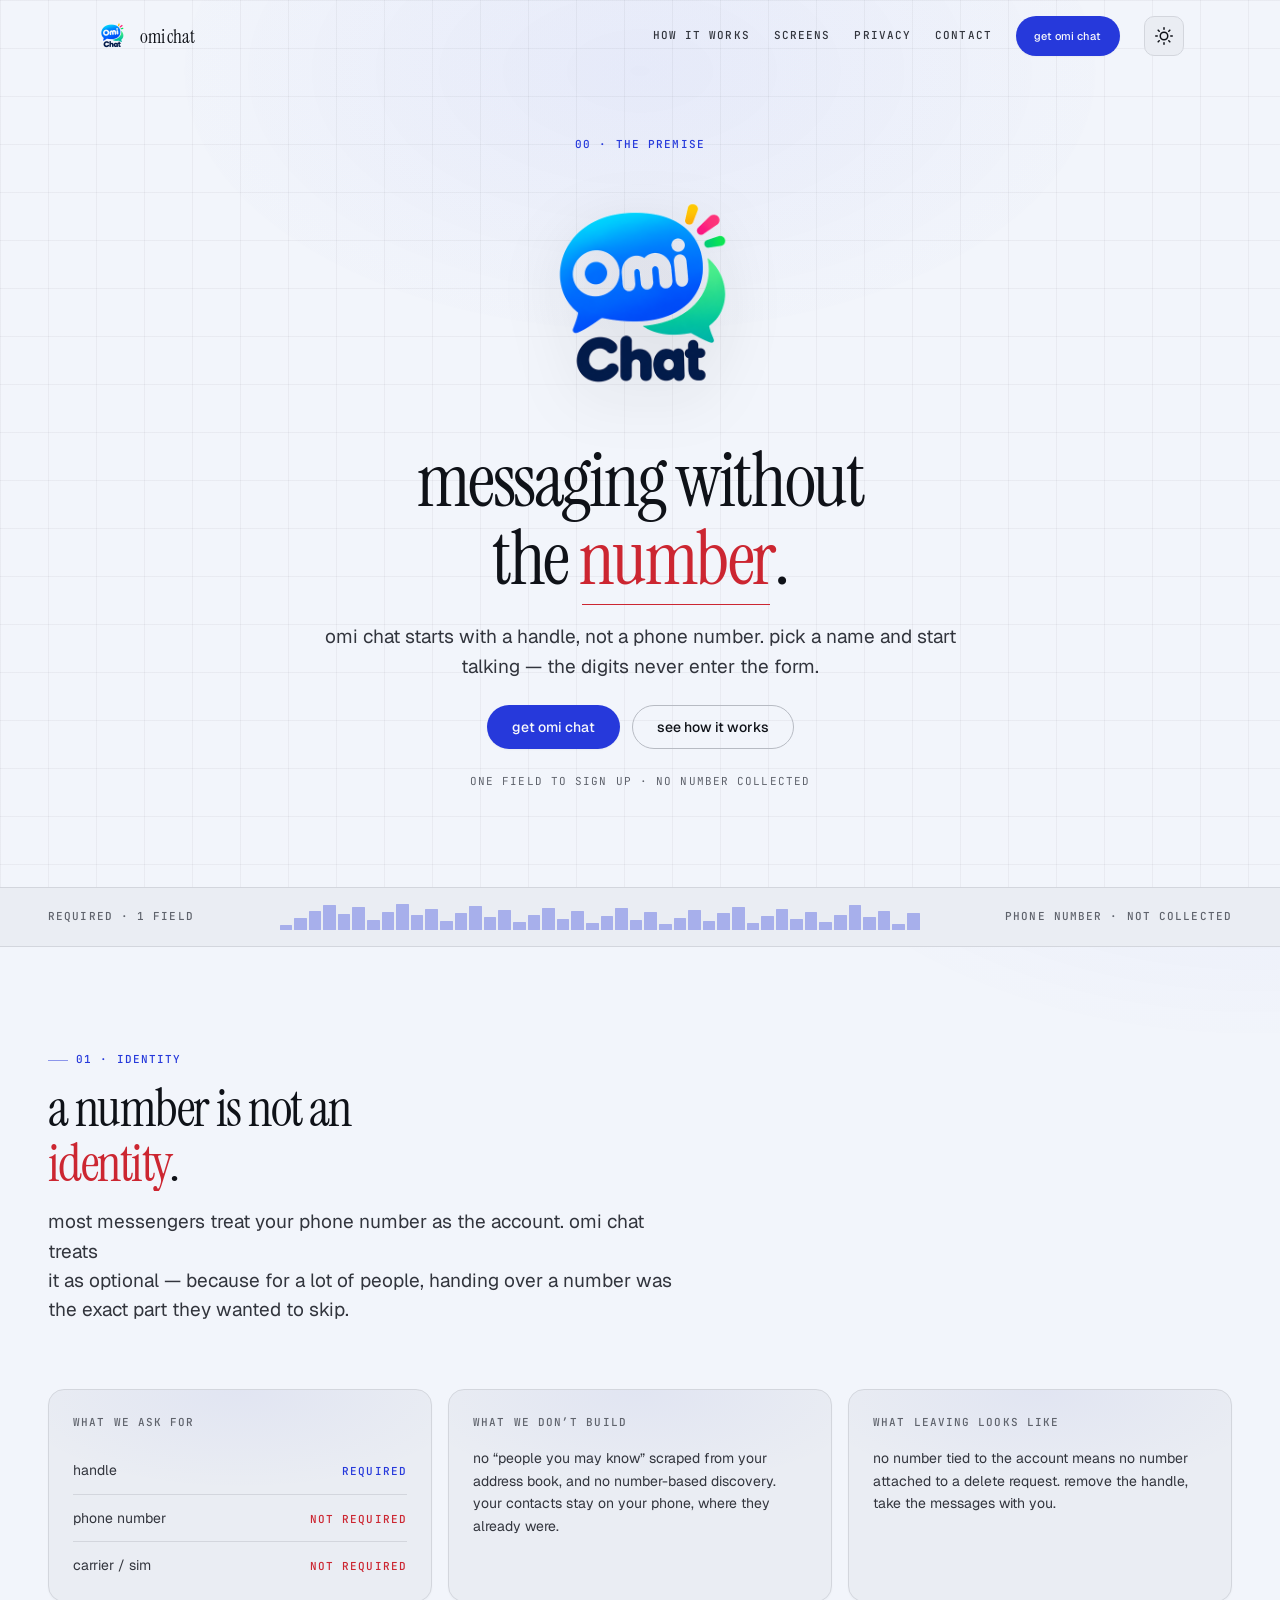
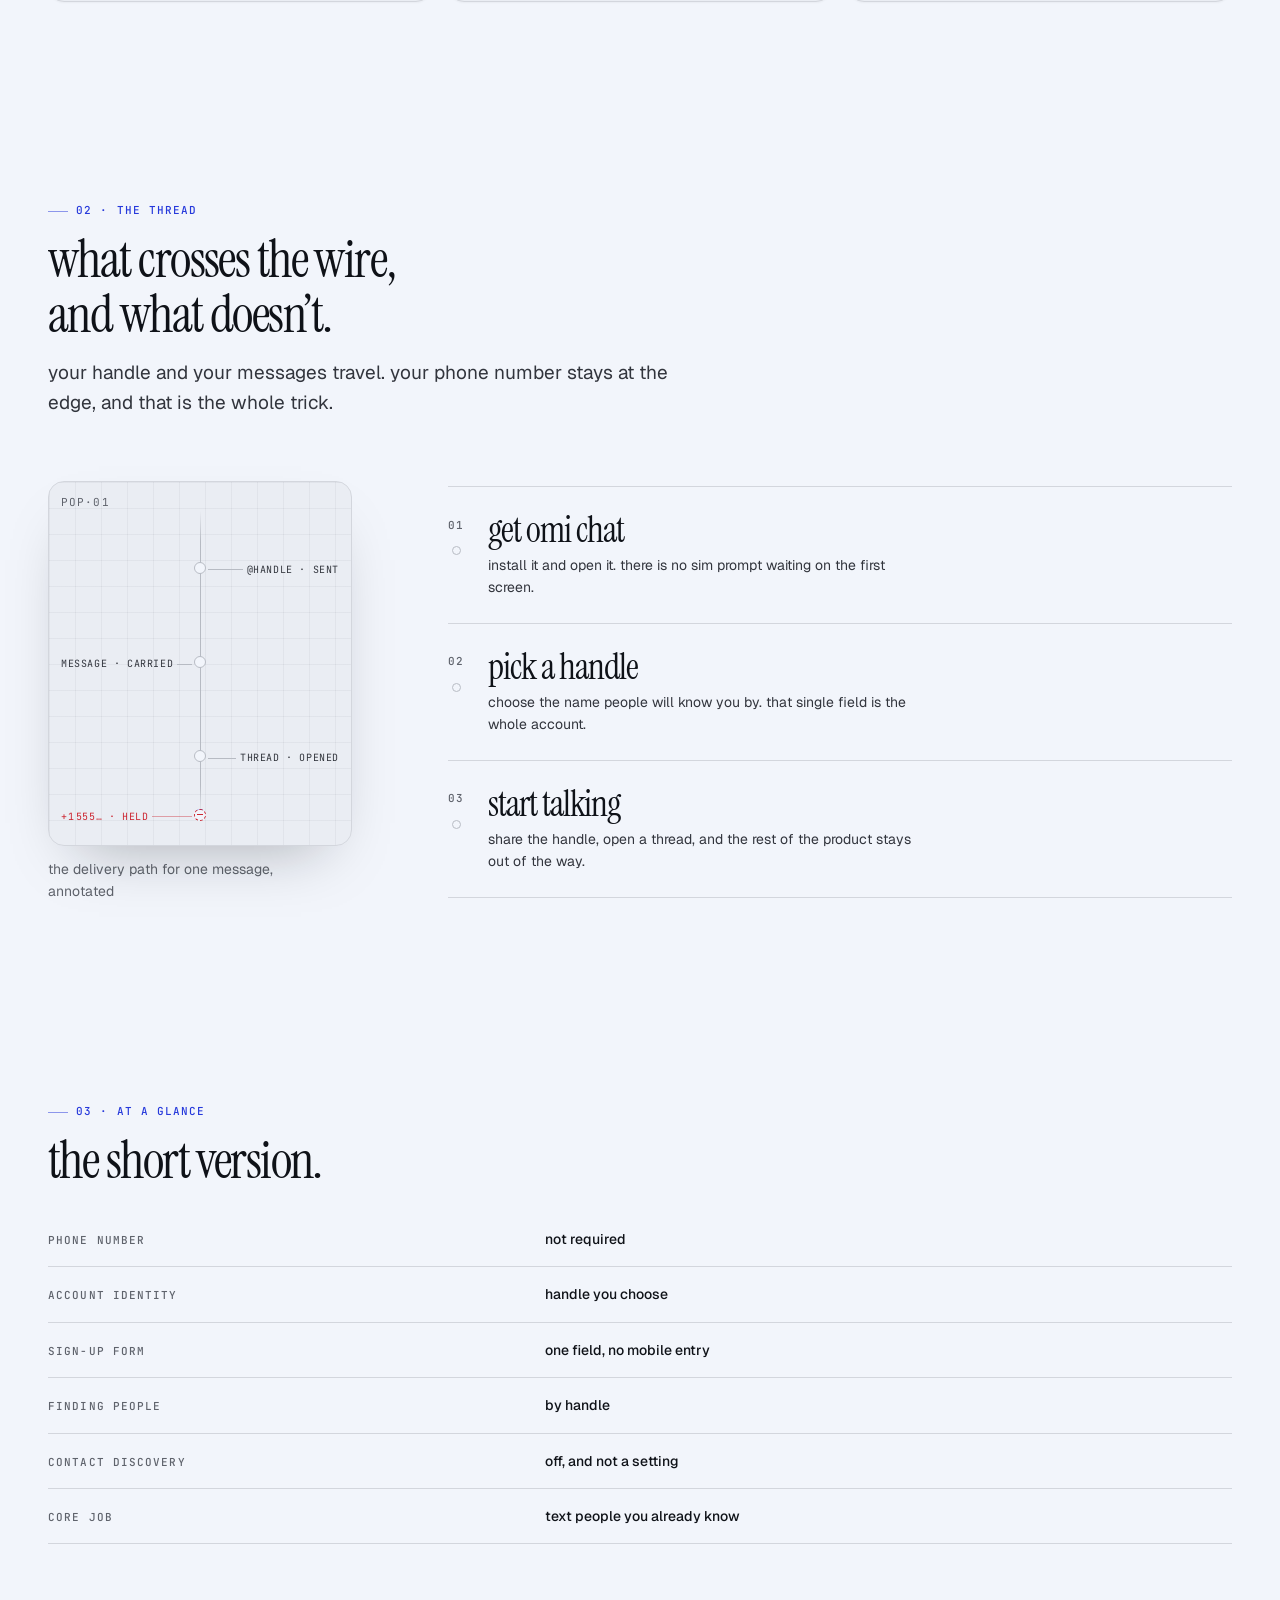
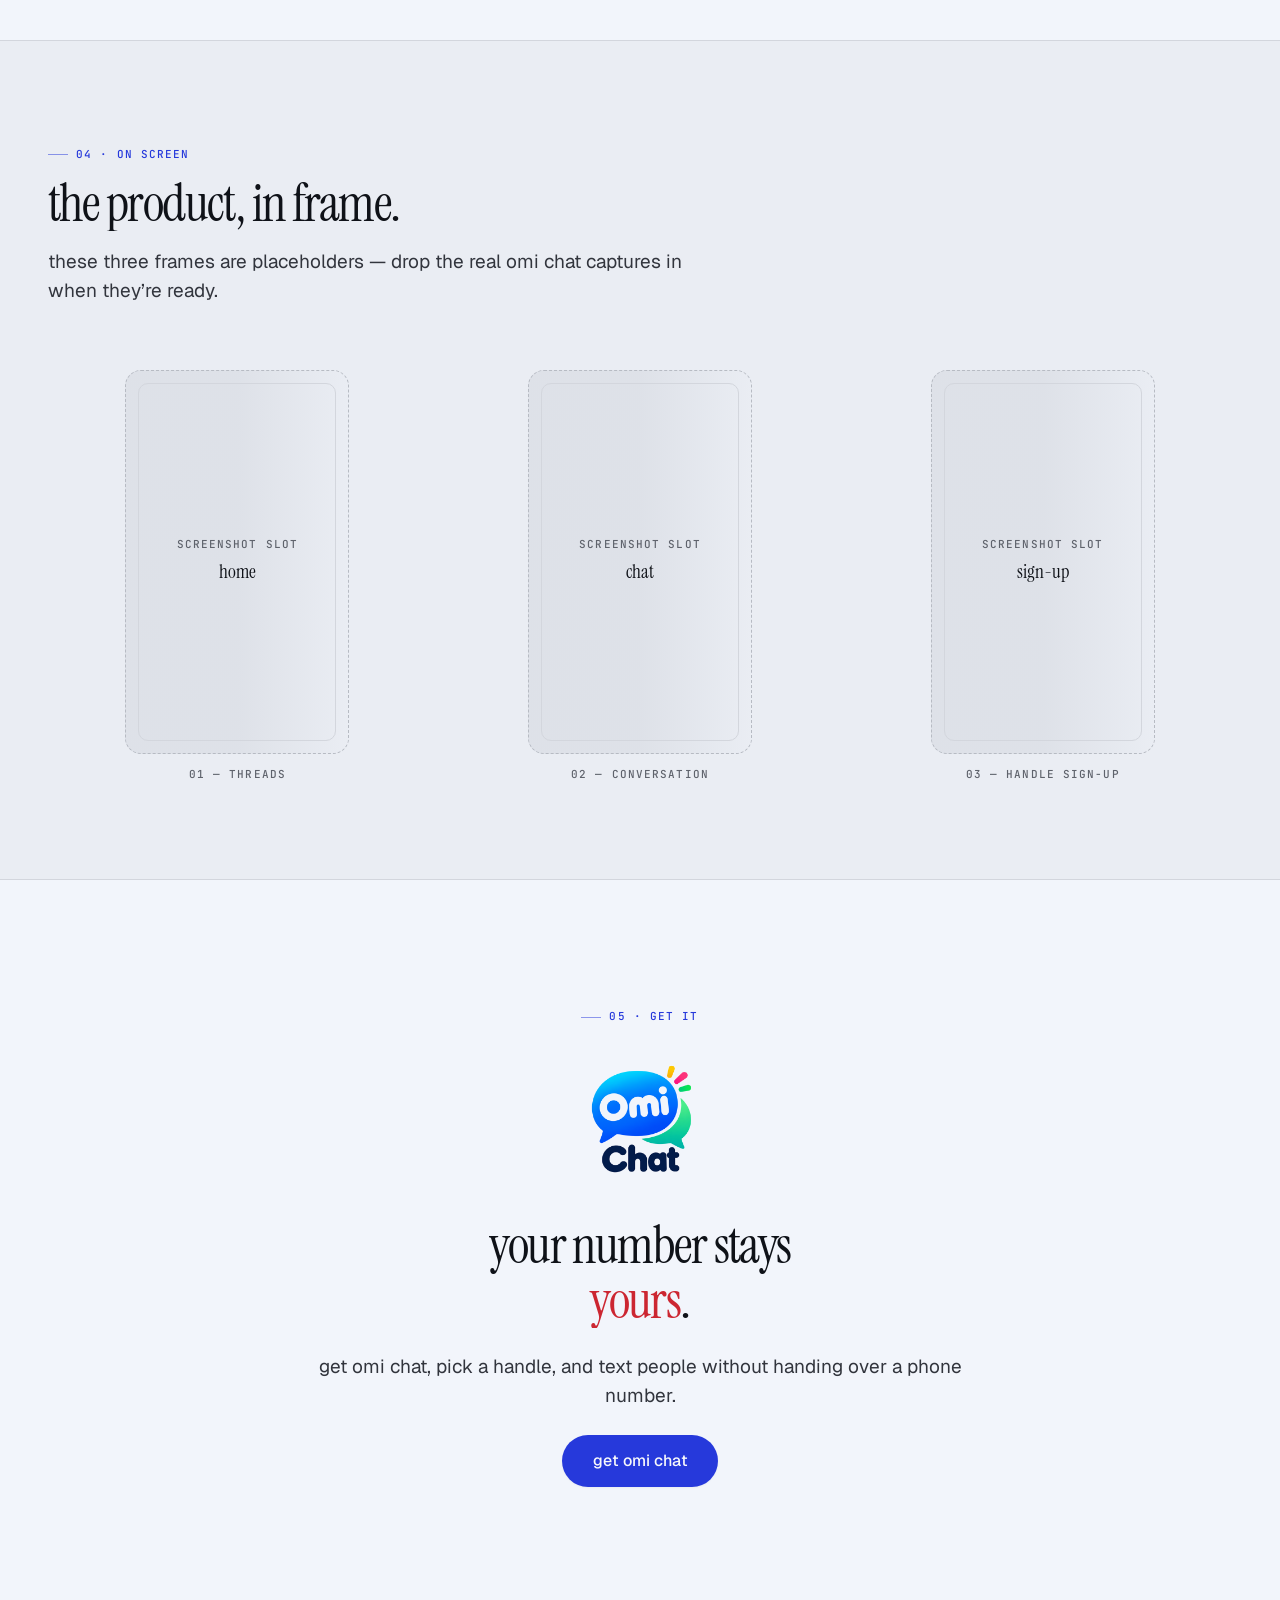
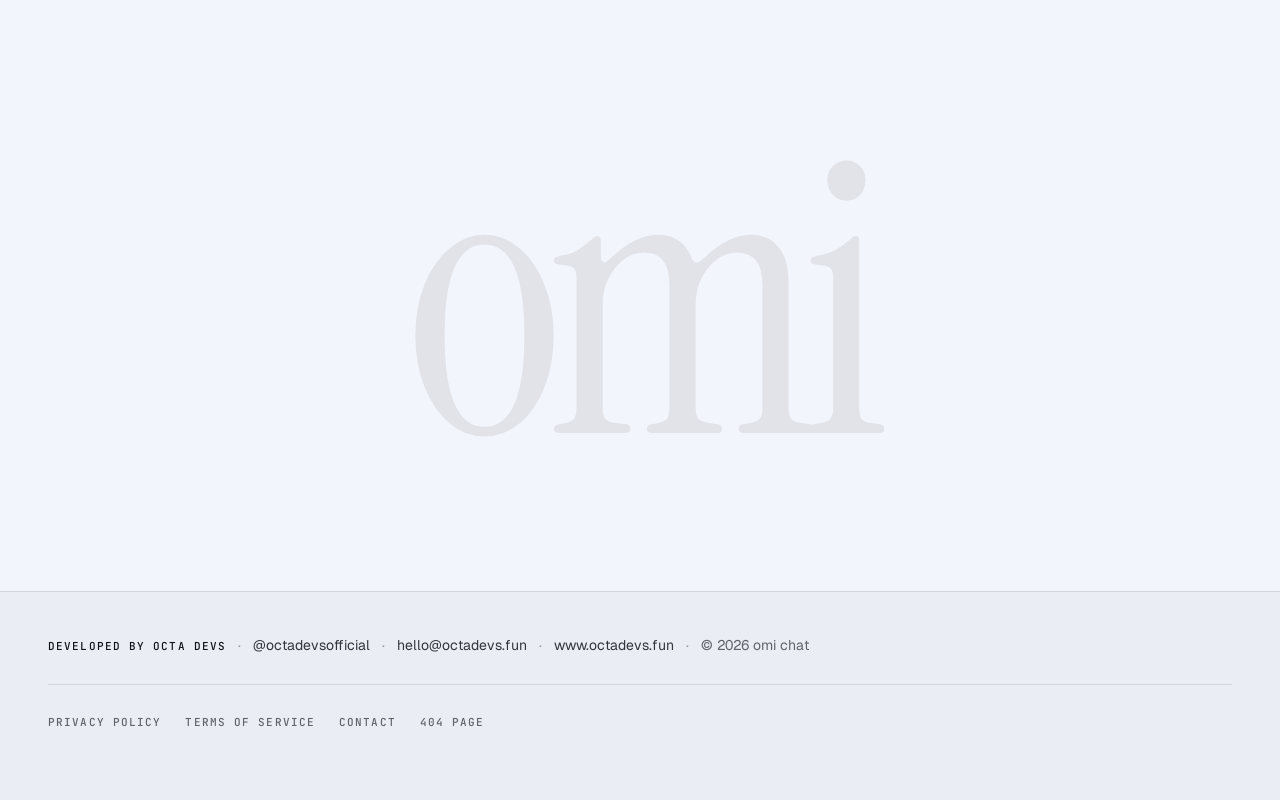
==== commit 1b018f80: "Add Lenis smooth scroll and progressive blur scrim - Vendor lenis 1.1.18 (MIT) as lenis.min.js with " ====
--- a/index.html
+++ b/index.html
@@ -23,6 +23,9 @@
 
   <a class="skip-link" href="#main">Skip to content</a>
 
+  <!-- Progressive blur scrim · sits under the nav, opacity driven by scroll -->
+  <div class="pb-edge" aria-hidden="true"></div>
+
   <header class="nav" id="nav">
     <div class="nav__inner">
       <a class="nav__brand" href="index.html" aria-label="Omi Chat home">
@@ -305,7 +308,7 @@
 
   <!-- Big POP brand mark -->
   <div class="brand-mark" aria-hidden="true">
-    <span class="brand-mark__text">pop</span>
+    <span class="brand-mark__text">omi</span>
   </div>
 
   </main>
@@ -333,6 +336,7 @@
     </div>
   </footer>
 
+  <script src="lenis.min.js"></script>
   <script src="main.js"></script>
 </body>
 </html>
--- a/styles.css
+++ b/styles.css
@@ -153,10 +153,21 @@
 
 html {
   overflow-x: clip;
-  scroll-behavior: smooth;
+  /* Lenis drives scrolling itself; native smooth would fight its easing
+     curve and double-ease anchor jumps. Lenis adds .lenis on <html>. */
+  scroll-behavior: auto;
   scroll-padding-top: calc(var(--banner-height) + var(--space-lg));
   -webkit-text-size-adjust: 100%;
 }
+
+/* Lenis: required root hooks */
+html.lenis, html.lenis body { height: auto; }
+.lenis.lenis-smooth { scroll-behavior: auto !important; }
+.lenis.lenis-stopped { overflow: hidden; }
+
+/* lenis.min.js blocked or unavailable: hand scrolling back to the browser
+   so anchor links still ease instead of jumping. */
+html.no-lenis { scroll-behavior: smooth; }
 
 body {
   margin: 0;
@@ -253,6 +264,39 @@
   letter-spacing: -0.01em;
   color: var(--color-ink);
   line-height: 1;
+}
+
+/* ═══ Progressive blur · top edge scrim ═══════════════════
+ * A fixed strip under the nav whose blur and opacity ramp up as the page
+ * scrolls, so content passing beneath the nav reads as frosted glass rather
+ * than colliding with the links. --pb-p (0..1) is written by main.js.
+ * Backing-filter blur is expensive, so the ramp stops once it is fully
+ * opaque and the scrim is skipped entirely for reduced-motion users.
+ */
+.pb-edge {
+  position: fixed;
+  inset: 0 0 auto 0;
+  height: calc(var(--banner-height) + var(--space-2xl));
+  z-index: calc(var(--z-nav) - 1);
+  pointer-events: none;
+  opacity: var(--pb-p, 0);
+  backdrop-filter: blur(calc(var(--pb-p, 0) * 10px));
+  -webkit-backdrop-filter: blur(calc(var(--pb-p, 0) * 10px));
+  background: linear-gradient(
+    to bottom,
+    var(--color-paper) 0%,
+    color-mix(in oklab, var(--color-paper) 72%, transparent) 46%,
+    transparent 100%
+  );
+  will-change: opacity, backdrop-filter;
+}
+/* Cheap geometric approximation for browsers without backdrop-filter:
+   a gradient scrim alone still separates the nav from the content. */
+@supports not ((backdrop-filter: blur(1px)) or (-webkit-backdrop-filter: blur(1px))) {
+  .pb-edge { background: linear-gradient(to bottom, var(--color-paper) 55%, transparent 100%); }
+}
+@media (prefers-reduced-motion: reduce) {
+  .pb-edge { backdrop-filter: none; -webkit-backdrop-filter: none; will-change: opacity; }
 }
 
 /* The logo is a transparent PNG, so no blend mode is needed to drop it into
@@ -1994,6 +2038,7 @@
   .marquee__content { animation: none !important; }
   .bounce-in, .heartbeat, .wiggle { animation: none !important; }
   .counter-up::before { animation: none !important; opacity: 1; transform: none; }
+  .pb-edge { backdrop-filter: none !important; -webkit-backdrop-filter: none !important; }
 }
 
 /* ═══ Reveal failsafe · never leave content invisible ════════
